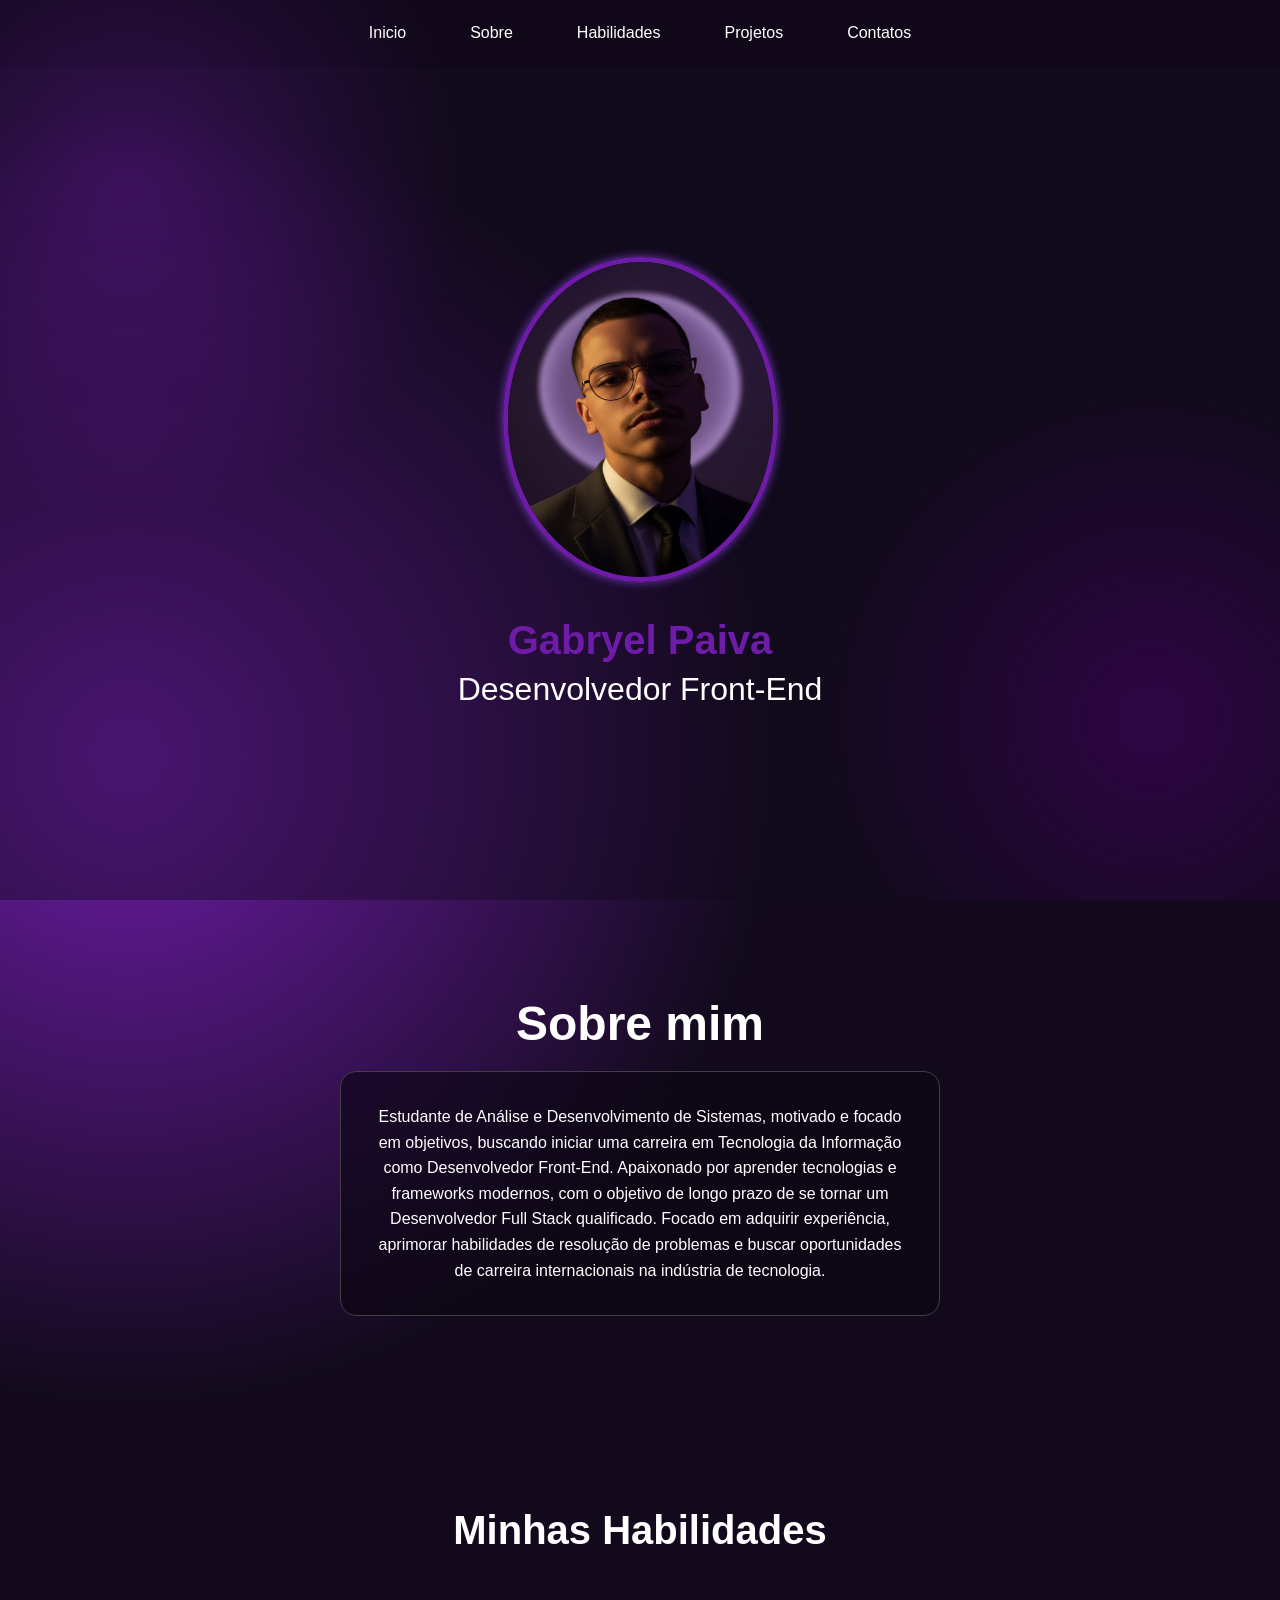
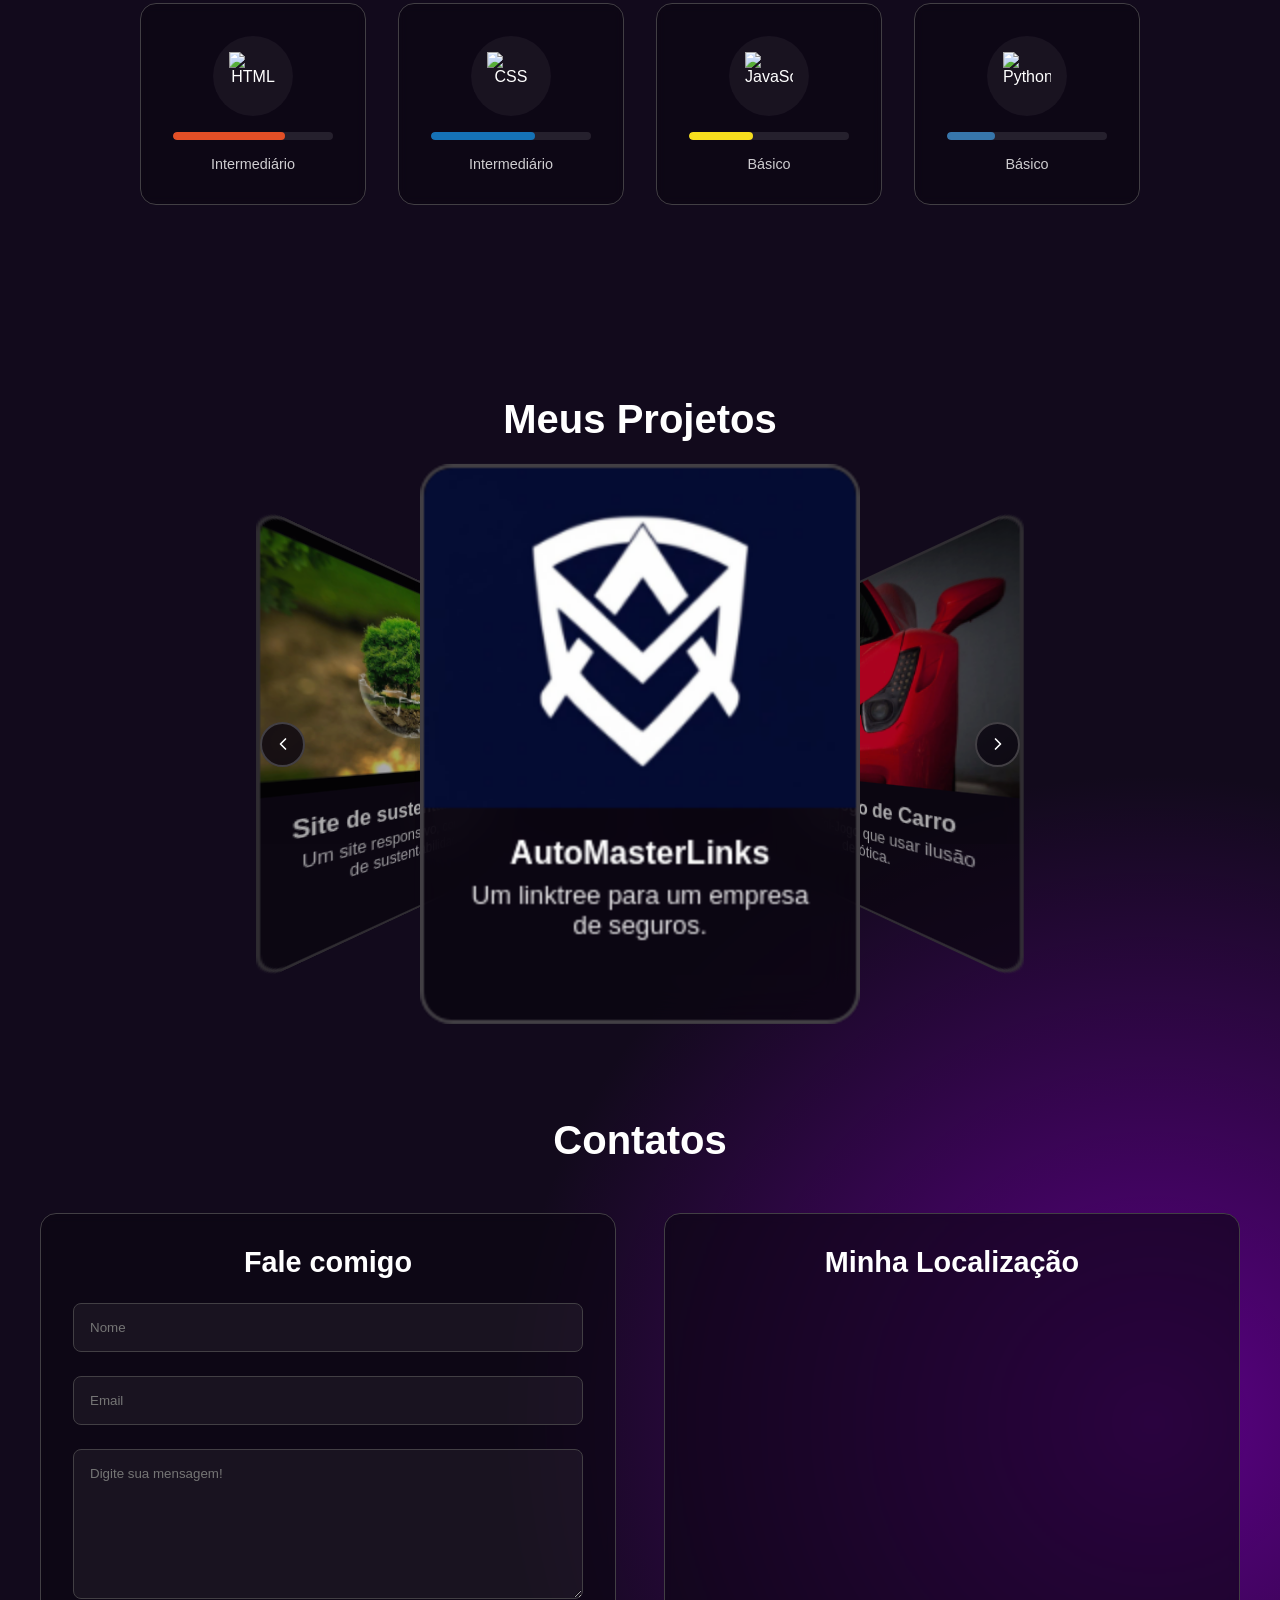
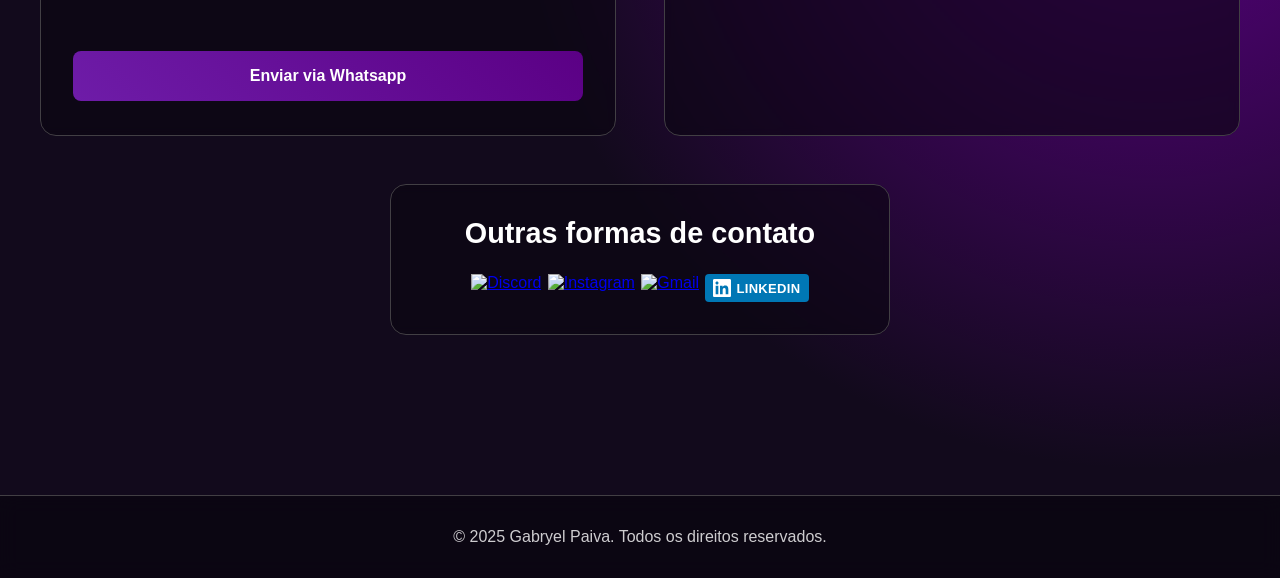
==== index.html @ 6eadf004 "Update index.html" ====
<!DOCTYPE html>
<html lang="pt-br">
<head>
    <meta charset="UTF-8">
    <meta name="viewport" content="width=device-width, initial-scale=1.0">
    <link rel="stylesheet" href="style.css">
    <link rel="icon" 
    href="data:image/svg+xml,<svg xmlns='http://www.w3.org/2000/svg' viewBox='0 0 100 100'>
        <circle cx='50' cy='50' r='50' fill='%236a0dad'/><text x='50' y='68' 
        font-size='50' text-anchor='middle' fill='white'>🧑🏻‍💻</text></svg>">
    <title>Gabryel Paiva | Portfólio</title>
</head>
<body>
    <div class="particulas"></div>
    <nav class="navegacao">
        <ul class="menu">
            <li><a href="#inicio" class="menu-link">Inicio</a></li>
            <li><a href="#sobre" class="menu-link">Sobre</a></li>
            <li><a href="#habilidades" class="menu-link">Habilidades</a></li>
            <li><a href="#projetos" class="menu-link">Projetos</a></li>
            <li><a href="#contatos" class="menu-link">Contatos</a></li>
        </ul>
    </nav>
    
    <main id="inicio" class="cabecalho">
        <img src="assets/Foto de Perfil, Gemini.jpg" alt="Foto de Perfil" class="foto-perfil">
        <h1>Gabryel Paiva</h1>
        <p class="cabecalho-sub-titulo">Desenvolvedor Front-End</p>
    </main>
    
    <section id="sobre" class="sobre">
        <h2 class="sobre-titulo">Sobre mim</h2>
        <div class="sobre-caixa">
            <p class="sobre-paragrafo">
            Estudante de Análise e Desenvolvimento de Sistemas, motivado
            e focado em objetivos, buscando iniciar uma carreira em
            Tecnologia da Informação como Desenvolvedor Front-End.
            Apaixonado por aprender tecnologias e frameworks modernos,
            com o objetivo de longo prazo de se tornar um Desenvolvedor
            Full Stack qualificado. Focado em adquirir experiência,
            aprimorar habilidades de resolução de problemas e buscar
            oportunidades de carreira internacionais na indústria de
            tecnologia.
            </p>
        </div>
    </section>

    <section id="habilidades" class="habilidades">
        <h2 class="habilidades-titulo">Minhas Habilidades</h2>
        <div class="habilidades-caixa">
            <div class="habilidade-item">
                <div class="habilidade-icone">
                    <img src="https://cdn.jsdelivr.net/gh/devicons/devicon/icons/html5/html5-original.svg" alt="HTML">
                </div>
                <div class="habilidade-bar">
                    <div class="habilidade-progresso html" style="width: 70%"></div>
                </div>
                <span class="habilidade-nivel">Intermediário</span>
            </div>
            <div class="habilidade-item">
                <div class="habilidade-icone">
                    <img src="https://cdn.jsdelivr.net/gh/devicons/devicon/icons/css3/css3-original.svg" alt="CSS">
                </div>
                <div class="habilidade-bar">
                    <div class="habilidade-progresso css" style="width: 65%"></div>
                </div>
                <span class="habilidade-nivel">Intermediário</span>
            </div>
            <div class="habilidade-item">
                <div class="habilidade-icone">
                    <img src="https://cdn.jsdelivr.net/gh/devicons/devicon/icons/javascript/javascript-original.svg" alt="JavaScript">
                </div>
                <div class="habilidade-bar">
                    <div class="habilidade-progresso js" style="width: 40%"></div>
                </div>
                <span class="habilidade-nivel">Básico</span>
            </div>
            <div class="habilidade-item">
                <div class="habilidade-icone">
                    <img src="https://cdn.jsdelivr.net/gh/devicons/devicon/icons/python/python-original.svg" alt="Python">
                </div>
                <div class="habilidade-bar">
                    <div class="habilidade-progresso python" style="width: 30%"></div>
                </div>
                <span class="habilidade-nivel">Básico</span>
            </div>
        </div>
    </section>
    
    <section id="projetos" class="projetos">
        <h2 class="projetos-titulo">Meus Projetos</h2>
        <div class="carrossel-3d-container">
            <button class="carrossel-btn carrossel-btn-prev" id="btnPrev" aria-label="Projeto anterior">
                <svg width="24" height="24" viewBox="0 0 24 24" fill="none" xmlns="http://www.w3.org/2000/svg">
                    <path d="M15 18L9 12L15 6" stroke="currentColor" stroke-width="2" stroke-linecap="round" stroke-linejoin="round"/>
                </svg>
            </button>
            <div class="carrossel-3d-wrapper">
                <div class="carrossel-3d" id="carrossel3d">
                    <div class="projeto-3d-item">
                        <a href="project/Auto-master-links/index.html" class="projeto-link">
                            <img src="project/Auto-master-links/Portfólio1.png" alt="Projeto-1-AutoMasterLinks" class="projeto-imagem">
                        </a>
                        <h3 class="info-projetos">AutoMasterLinks</h3>
                        <p class="info-projetos">Um linktree para um empresa de seguros.</p>
                    </div>
                    <div class="projeto-3d-item">
                        <a href="project/projeto-mini-jogo-do-carro/index.html" class="projeto-link">
                            <img src="project/projeto-mini-jogo-do-carro/Portfólio5.jpg" alt="Projeto-MiniJogo-Carro" class="projeto-imagem">
                        </a>
                        <h3 class="info-projetos">Mini-Jogo de Carro</h3>
                        <p class="info-projetos">Um Mini-Jogo que usar ilusão de ótica.</p>
                    </div>
                    <div class="projeto-3d-item">
                        <a href="project/Calculadora/index.html" class="projeto-link">
                            <img src="project/Calculadora/Portifólio6.jpg" alt="Calculadora" class="projeto-imagem">
                        </a>
                        <h3 class="info-projetos">Calculadora</h3>
                        <p class="info-projetos">Uma calculadora simples, usando HTML, CSS e JavaScript.</p>
                    </div>
                    <div class="projeto-3d-item">
                        <a href="project/projeto-lampada/index.html" class="projeto-link">
                            <img src="project/projeto-lampada/Portfólio4.jpg" alt="Lampada-Acende&Apaga" class="projeto-imagem">
                        </a>
                        <h3 class="info-projetos">Lampada</h3>
                        <p class="info-projetos">Um projeto prático de acender e apagar uma lâmpada.</p>
                    </div>
                    <div class="projeto-3d-item">
                        <a href="project/site-sustentabilidade/index.html"  class="projeto-link">
                            <img src="project/site-sustentabilidade/Portfólio2.jpg" alt="Projeto-2-Sustentabilidade-Site" class="projeto-imagem">
                        </a>
                        <h3 class="info-projetos">Site de sustentabilidade</h3>
                        <p class="info-projetos">Um site responsivo, com tema de sustentabilidade</p>
                    </div>
                </div>
            </div>
            <button class="carrossel-btn carrossel-btn-next" id="btnNext" aria-label="Próximo projeto">
                <svg width="24" height="24" viewBox="0 0 24 24" fill="none" xmlns="http://www.w3.org/2000/svg">
                    <path d="M9 18L15 12L9 6" stroke="currentColor" stroke-width="2" stroke-linecap="round" stroke-linejoin="round"/>
                </svg>
            </button>
        </div>
    </section>

    <section id="contatos" class="contatos">
        <h2 class="contatos-titulo">Contatos</h2>
        <div class="contatos-container">
            <div class="contato-formulario">
                <h3 class="formulario-titulo">Fale comigo</h3>
                <form class="formulario-contato" id="formulario">
                    <div class="grupo-form">
                        <input placeholder="Nome" class="campo-form" id="nome" required>
                    </div>
                    <div class="grupo-form">
                        <input type="email" placeholder="Email" class="campo-form" id="email" required>
                    </div>
                    <div class="grupo-form">
                        <textarea placeholder="Digite sua mensagem!" id="mensagem" rows="6" class="text-form" required></textarea>
                    </div>
                    <div class="grupo-form">
                        <div class="g-recaptcha" data-sitekey="6LfrcucrAAAAAF4cMop15E1a34SYp1CgYsX4Z-yb"></div>
                    </div>
                    <button type="submit" class="botao-form">Enviar via Whatsapp</button>
                </form>
            </div>
            <div class="contato-localizacao">
                <h3 class="localizacao-titulo">Minha Localização</h3>
                <div class="mapa">
                    <iframe src="https://www.google.com/maps/embed?pb=!1m18!1m12!1m3!1d3508.844092196497!2d-37.05732913518332!3d-10.972106714579034!2m3!1f0!2f0!3f0!3m2!1i1024!2i768!4f13.1!3m3!1m2!1s0x71ab143dce5a8f5%3A0xdce07c193ed061d0!2sUnit%20-%20Universidade%20Tiradentes!5e0!3m2!1spt-BR!2sbr!4v1762535100657!5m2!1spt-BR!2sbr" width="100%" height="100%" style="border:0;" allowfullscreen="" loading="lazy" referrerpolicy="no-referrer-when-downgrade"></iframe>
                </div>
            </div>
        </div>
        <div class="outros-contatos">
            <h3 class="outros-contatos-titulo">Outras formas de contato</h3>
            <div class="contatos-links">
                <a href="https://discord.com/users/zer0#7640" target="_blank" class="contato-link">
                    <img src="https://img.shields.io/badge/-Discord-5865F2?style=for-the-badge&logo=discord&logoColor=white" alt="Discord">
                </a>
                <a href="https://www.instagram.com/gabryelpaiva07/?theme=dark" target="_blank" class="contato-link">
                    <img src="https://img.shields.io/badge/-Instagram-E4405F?style=for-the-badge&logo=instagram&logoColor=white" alt="Instagram">
                </a>
                <a href="mailto:Gabryelpaiva7@gmail.com" class="contato-link">
                    <img src="https://img.shields.io/badge/-Gmail-D14836?style=for-the-badge&logo=gmail&logoColor=white" alt="Gmail">
                </a>
                <a href="https://www.linkedin.com/in/gabryel-paiva-dev" target="_blank" class="contato-link linkedin-badge-custom">
                    <span class="linkedin-icon">
                        <svg width="20" height="20" viewBox="0 0 24 24" fill="white" xmlns="http://www.w3.org/2000/svg">
                            <path d="M20.447 20.452h-3.554v-5.569c0-1.328-.027-3.037-1.852-3.037-1.853 0-2.136 1.445-2.136 2.939v5.667H9.351V9h3.414v1.561h.046c.477-.9 1.637-1.85 3.37-1.85 3.601 0 4.267 2.37 4.267 5.455v6.286zM5.337 7.433c-1.144 0-2.063-.926-2.063-2.065 0-1.138.92-2.063 2.063-2.063 1.14 0 2.064.925 2.064 2.063 0 1.139-.925 2.065-2.064 2.065zm1.782 13.019H3.555V9h3.564v11.452zM22.225 0H1.771C.792 0 0 .774 0 1.729v20.542C0 23.227.792 24 1.771 24h20.451C23.2 24 24 23.227 24 22.271V1.729C24 .774 23.2 0 22.222 0h.003z"/>
                        </svg>
                    </span>
                    <span class="linkedin-text">Linkedin</span>
                </a>
            </div>
        </div>
    </section>

    <footer class="footer">
        <div class="footer-conteudo">
            <p>&copy; 2025 Gabryel Paiva. Todos os direitos reservados.</p>
        </div>
    </footer>

    <script src="https://www.google.com/recaptcha/api.js?hl=pt" async defer></script>
    <script src="script.js"></script>
</body>

</html>
---- style.css ----
*{
    margin: 0;
    padding: 0;
    box-sizing: border-box;
    font-family: 'Segoe UI', Tahoma, Geneva, Verdana, sans-serif;
}
html {
    scroll-behavior: smooth;
}
:root {
    --primaria: #6e1ca8;
    --secundaria:#5b0085;
    --escura: #0b0611;
    --maisescuro:#120a1c;
    --clara: #fff;
    --vidro: #423f44;   
}
body {
    background: radial-gradient(circle at 10% 20%, var(--primaria) 0%, transparent 20%),
                radial-gradient(circle at 90% 80%, var(--secundaria) 0%, transparent 20%),
                var(--maisescuro);
    color: var(--clara);
    min-height: 100vh;
}
.particulas {
    position: fixed;
    top: 0;
    left: 0;
    width: 100%;
    height: 100%;
    pointer-events: none;
    z-index: -1;
    opacity: 0.4;
    background: radial-gradient(circle at 10% 20%, var(--primaria) 0%, transparent 25%),
                radial-gradient(circle at 90% 80%, var(--secundaria) 0%, transparent 25%),
                var(--maisescuro);
} 
.navegacao {
    position: fixed;
    top: 0;
    background: rgba(11, 6, 17, 0.1);
    width: 100%;
    z-index: 100;
    padding: 1.5rem;
    backdrop-filter: blur(0px);
    border-bottom: 1px solid transparent;
    transition: all 0.4s ease;
}  
.nav-scrolled {
    background: rgba(11, 6, 17, 0.7);
    backdrop-filter: blur(15px);
    border-bottom: 1px solid var(--vidro);
}
.menu {
    display: flex;
    justify-content: center;
    list-style: none;
    gap: 3rem;
    padding: 0;
    margin: 0;
}   
.menu-link {
    text-decoration: none;
    color: var(--clara);
    font-weight: 500;
    position: relative;
    padding: 0.5rem;
}   
.menu-link::after {
    content: '';
    position: absolute;
    width: 0;
    height: 2px;
    display: block;
    bottom: 0;
    right: 0;
    background: linear-gradient(to right, var(--primaria), var(--secundaria));
    transition: width 0.5s ease;
}    
.menu-link:hover::after {
    width: 100%;
}
.cabecalho {
    min-height: 100vh;
    display: flex;
    justify-content: center;
    align-items: center;
    flex-direction: column;
    position: relative;
    z-index: 1;
    padding-top: 80px;
}
.foto-perfil {
    width: 275px;
    height: 325px;
    border-radius: 50%;
    border: 5px solid var(--primaria);
    box-shadow: 0 0 10px rgba(139, 70, 229, 0.8);
    margin-bottom: 1rem;
    animation: fluturar 3s ease-in-out infinite;
}
h1 {
    font-size: 2.5rem;
    color: var(--primaria);
    font-weight: bold;
    margin: 20px;
    margin-bottom: 0.5rem;
}
.cabecalho-sub-titulo {
    font-size: 2rem;
    color: var(--clara);
    margin-bottom: 1rem;
}
.sobre {
    padding: 6rem 2rem;
    background: transparent;
    text-align: center;
    position: relative;
    z-index: 1;
}
.sobre-titulo {
    font-size: 3rem;
    color: var(--clara);
    margin-bottom: 20px;
    text-align: center;
}
.sobre-caixa {
    padding: 2rem;
    max-width: 600px;
    margin: 0 auto;
    border-radius: 16px;
    border: 1px solid var(--vidro);
    font-size: 1.1rem;
    line-height: 1.6;
    color: var(--clara);
    backdrop-filter: blur(10px);
    background: rgba(11, 6, 17, 0.6);
}
.sobre-paragrafo {
    text-align: center;
    font-size: 1rem;
}
.habilidades {
    padding: 6rem 2rem;
    background: transparent;
    text-align: center;
    position: relative;
    z-index: 1;
}
.habilidades-titulo {
    font-size: 2.5rem;
    color: var(--clara);
    margin-bottom: 50px;
    text-align: center;
}
.habilidades-caixa {
    display: grid;
    grid-template-columns: repeat(4, 1fr);
    gap: 2rem;
    max-width: 1000px;
    margin: 0 auto;
}
.habilidade-item {
    background: rgba(11, 6, 17, 0.6);
    padding: 2rem;
    border-radius: 16px;
    border: 1px solid var(--vidro);
    backdrop-filter: blur(5px);
    display: flex;
    flex-direction: column;
    align-items: center;
    gap: 1rem;
    transition: all 0.3s ease;
}
.habilidade-item:hover {
    transform: translateY(-5px);
    border-color: var(--primaria);
    box-shadow: 0 10px 20px rgba(123, 4, 235, 0.2);
}
.habilidade-icone {
    width: 80px;
    height: 80px;
    display: flex;
    align-items: center;
    justify-content: center;
    background: rgba(255, 255, 255, 0.05);
    border-radius: 50%;
    padding: 1rem;
}
.habilidade-icone img {
    width: 100%;
    height: 100%;
    object-fit: contain;
}
.habilidade-bar {
    width: 100%;
    background: rgba(255, 255, 255, 0.1);
    height: 8px;
    border-radius: 4px;
    overflow: hidden;
}
.habilidade-progresso {
    height: 100%;
    border-radius: 4px;
    transition: width 1s ease-in-out;
}
.habilidade-progresso.html {
    background: #E34F26;
}
.habilidade-progresso.css {
    background: #1572B6;
}
.habilidade-progresso.js {
    background: #F7DF1E;
}
.habilidade-progresso.python {
    background: #3776AB;
}
.habilidade-nivel {
    font-size: 0.9rem;
    color: var(--clara);
    opacity: 0.8;
    font-weight: 500;
}
.projetos {
    padding: 6rem 2rem;
    background: transparent;
    text-align: center;
    position: relative;
    z-index: 1;
    overflow: visible;
    min-height: auto;
}
.projetos-titulo {
    font-size: 2.5rem;
    color: var(--clara);
    margin-bottom: 120px;
    margin-top: 0;
    text-align: center;
    position: relative;
    z-index: 100;
    display: block;
    width: 100%;
}
.carrossel-3d-container {
    position: relative;
    display: flex;
    align-items: center;
    justify-content: center;
    max-width: 800px;
    margin: 0 auto;
    padding: 2rem 0;
    min-height: 300px;
    z-index: 1;
    margin-top: 0;
}
.carrossel-3d-wrapper {
    position: relative;
    width: 100%;
    height: 300px;
    perspective: 800px;
    display: flex;
    align-items: center;
    justify-content: center;
    overflow: visible;
    z-index: 1;
}
.carrossel-3d {
    position: relative;
    width: 250px;
    height: 250px;
    transform-style: preserve-3d;
    transform: perspective(800px);
    transition: transform 0.6s cubic-bezier(0.4, 0, 0.2, 1);
    will-change: transform;
    z-index: 1;
}
.projeto-3d-item {
    position: absolute;
    width: 220px;
    height: 280px;
    background: rgba(11, 6, 17, 0.8);
    backdrop-filter: blur(10px);
    border: 2px solid var(--vidro);
    border-radius: 16px;
    padding: 0;
    top: 50%;
    left: 50%;
    transform-origin: center center;
    transition: filter 0.6s ease, opacity 0.6s ease, transform 0.6s cubic-bezier(0.4, 0, 0.2, 1);
    will-change: transform, filter, opacity;
    display: flex;
    flex-direction: column;
    align-items: center;
    overflow: hidden;
    cursor: pointer;
    filter: brightness(0.4);
    opacity: 0.8;
    z-index: 2;
}
.projeto-3d-item:hover {
    border-color: var(--primaria);
    box-shadow: 0 10px 30px rgba(123, 4, 235, 0.4);
    z-index: 15;
}
.projeto-3d-item.active {
    z-index: 10;
}
.projeto-link {
    display: block;
    width: 100%;
    text-decoration: none;
    color: inherit;
}
.projeto-imagem { 
    width: 100%; 
    height: 170px;
    object-fit: cover; 
    border-radius: 14px 14px 0 0;
    transition: transform 0.3s ease;
}
.projeto-3d-item:hover .projeto-imagem {
    transform: scale(1.05);
}
.projeto-3d-item h3,
.projeto-3d-item p {
    padding: 0 1rem;
    text-align: center;
    color: var(--clara);
}
.projeto-3d-item h3 {
    margin: 0.6rem 0 0.3rem 0;
    font-size: 1rem;
}
.projeto-3d-item p {
    margin: 0 0 0.6rem 0;
    font-size: 0.8rem;
    opacity: 0.9;
}
.carrossel-btn {
    position: absolute;
    z-index: 20;
    background: rgba(11, 6, 17, 0.8);
    backdrop-filter: blur(10px);
    border: 2px solid var(--vidro);
    border-radius: 50%;
    width: 45px;
    height: 45px;
    display: flex;
    align-items: center;
    justify-content: center;
    cursor: pointer;
    color: var(--clara);
    transition: all 0.3s ease;
    outline: none;
}
.carrossel-btn:hover {
    background: rgba(110, 28, 168, 0.8);
    border-color: var(--primaria);
    transform: scale(1.1);
    box-shadow: 0 5px 15px rgba(123, 4, 235, 0.5);
}
.carrossel-btn:active {
    transform: scale(0.95);
}
.carrossel-btn-prev {
    left: 20px;
}
.carrossel-btn-next {
    right: 20px;
}
.carrossel-btn svg {
    width: 20px;
    height: 20px;
}
.info-projetos {
    margin-bottom: 5px;
}
.contatos{
    padding: 6rem 2rem;
    background: transparent;
    text-align: center;
    position: relative;
    z-index: 1;
}
.contatos-titulo{
    text-align: center;
    font-size: 2.5rem;
    margin-bottom: 50px;
}
.contatos-container {
    display: grid;
    grid-template-columns: 1fr 1fr;
    gap: 3rem;
    max-width: 1200px;
    margin: 0 auto;
    align-items: start;
}
.contato-formulario, .contato-localizacao {
    background: rgba(11, 6, 17, 0.6);
    backdrop-filter: blur(5px);
    padding: 2rem;
    border: 1px solid var(--vidro);
    border-radius: 16px;
    height: 100%;
}
.formulario-titulo, .localizacao-titulo {
    font-size: 1.8rem;
    color: var(--clara);
    margin-bottom: 1.5rem;
    text-align: center;
}
.formulario-contato{
    display: flex;
    flex-direction: column;
}
.campo-form{
    width: 100%;
    padding: 1rem;
    background: rgba(255, 255, 255, 0.05);
    border-radius: 8px;
    color: var(--clara);
    border: 1px solid var(--vidro);
    outline: none;
    margin-bottom: 1.5rem;
}
.campo-form:focus{
    border-color: var(--secundaria);
    box-shadow: 0 0 10px rgba(123, 4, 235, 0.774);
}
.text-form{
    width: 100%;
    height: 150px;
    padding: 1rem;
    background: rgba(255, 255, 255, 0.05);
    border-radius: 8px;
    color: var(--clara);
    border: 1px solid var(--vidro);
    outline: none;
    resize: vertical;
    margin-bottom: 1.5rem;
}
.text-form:focus{
    border-color: var(--secundaria);
    box-shadow: 0 0 10px rgba(123, 4, 235, 0.774);
}
.botao-form{
    color: var(--clara);
    background: linear-gradient(45deg, var(--primaria), var(--secundaria));
    padding: 1rem 2rem;
    border: none;
    border-radius: 8px; 
    cursor: pointer;    
    font-weight: bold;
    width: 100%;
    transition: all 0.5s ease;
    font-size: 1rem;
    box-sizing: border-box;
}
.botao-form:hover{
    background: linear-gradient(45deg, var(--secundaria), var(--primaria));
    box-shadow: 0 0 15px rgba(123, 4, 235, 0.8);
    transform: translateY(-4px);
}
.mapa {
    width: 100%;
    height: 400px;
    border-radius: 8px;
    overflow: hidden;
}
.outros-contatos {
    background: rgba(11, 6, 17, 0.6);
    backdrop-filter: blur(5px);
    padding: 2rem;
    border: 1px solid var(--vidro);
    border-radius: 16px;
    max-width: 500px;
    margin: 3rem auto 0;
}
.outros-contatos-titulo {
    font-size: 1.8rem;
    color: var(--clara);
    margin-bottom: 1.5rem;
    text-align: center;
}
.contatos-links {
    display: flex;
    justify-content: center;
    gap: 0.4rem;
    flex-wrap: wrap;
}
.contato-link {
    transition: transform 0.3s ease;
}
.contato-link:hover {
    transform: translateY(-3px);
}
.linkedin-badge-custom {
    display: inline-flex;
    align-items: center;
    background-color: #0077B5;
    color: #fff;
    padding: 0.35em 0.65em;
    border-radius: 0.25rem;
    text-decoration: none;
    font-weight: 600;
    font-size: 0.8125rem;
    font-family: -apple-system, BlinkMacSystemFont, "Segoe UI", Roboto, Oxygen, Ubuntu, Cantarell, "Fira Sans", "Droid Sans", "Helvetica Neue", sans-serif;
    line-height: 1;
    text-transform: uppercase;
    letter-spacing: 0.025em;
    box-sizing: border-box;
    white-space: nowrap;
    height: 28px;
    gap: 0.4em;
}
.linkedin-badge-custom .linkedin-icon {
    display: inline-flex;
    align-items: center;
    justify-content: center;
    width: 18px;
    height: 18px;
    flex-shrink: 0;
    margin-left: -0.05em;
}
.linkedin-badge-custom .linkedin-icon svg {
    width: 100%;
    height: 100%;
    display: block;
}
.linkedin-badge-custom .linkedin-text {
    display: inline-block;
    white-space: nowrap;
    font-size: inherit;
    font-weight: inherit;
    line-height: inherit;
    letter-spacing: inherit;
}
.footer {
    background: rgba(11, 6, 17, 0.8);
    backdrop-filter: blur(10px);
    border-top: 1px solid var(--vidro);
    padding: 2rem;
    margin-top: 4rem;
}
.footer-conteudo {
    max-width: 1200px;
    margin: 0 auto;
    text-align: center;
}
.footer-conteudo p {
    color: var(--clara);
    font-size: 1rem;
    opacity: 0.8;
}
@keyframes fluturar {
    0%, 100% {
        transform: translateY(0);
    }
    50% {
        transform: translateY(-10px);
    }       
}
@media (max-width: 1024px) {
    .carrossel-3d-container {
        max-width: 90%;
    }
    .habilidades-caixa {
        grid-template-columns: repeat(2, 1fr);
    }
    .contatos-container {
        grid-template-columns: 1fr;
        gap: 2rem;
    }
}
@media (max-width: 768px) {
    .carrossel-3d-container {
        min-height: 280px;
        padding: 1rem 0;
        max-width: 90%;
    }
    .carrossel-3d-wrapper {
        height: 280px;
    }
    .carrossel-3d {
        width: 200px;
        height: 200px;
    }
    .projeto-3d-item {
        width: 180px;
        height: 240px;
    }
    .projeto-imagem {
        height: 140px;
    }
    .carrossel-btn {
        width: 40px;
        height: 40px;
    }
    .carrossel-btn-prev {
        left: 5px;
    }
    .carrossel-btn-next {
        right: 5px;
    }
    .carrossel-btn svg {
        width: 18px;
        height: 18px;
    }
    .projetos-titulo {
        margin-bottom: 60px;
    }
    .menu {
        gap: 1.5rem;
    }
    .cabecalho-sub-titulo {
        font-size: 1.5rem;
    }
    h1 {
        font-size: 2rem;
    }
    .foto-perfil {
        width: 200px;
        height: 200px;
    }
    .botao-form {
        width: 100%;
    }
    .habilidades-caixa {
        grid-template-columns: repeat(2, 1fr);
        gap: 1.5rem;
    }
    .habilidade-item {
        padding: 1.5rem;
    }
    .mapa {
        height: 300px;
    }
    .contatos-links {
        flex-direction: column;
        align-items: center;
    }
}
@media (max-width: 480px) {
    .carrossel-3d-container {
        min-height: 250px;
        padding: 1rem 0;
        max-width: 95%;
    }
    .carrossel-3d-wrapper {
        height: 250px;
    }
    .carrossel-3d {
        width: 180px;
        height: 180px;
    }
    .projeto-3d-item {
        width: 160px;
        height: 220px;
    }
    .projeto-imagem {
        height: 120px;
    }
    .projeto-3d-item h3 {
        font-size: 0.9rem;
        margin: 0.5rem 0 0.2rem 0;
    }
    .projeto-3d-item p {
        font-size: 0.75rem;
        margin: 0 0 0.5rem 0;
    }
    .projeto-3d-item h3,
    .projeto-3d-item p {
        padding: 0 0.8rem;
    }
    .carrossel-btn {
        width: 35px;
        height: 35px;
    }
    .carrossel-btn-prev {
        left: 2px;
    }
    .carrossel-btn-next {
        right: 2px;
    }
    .carrossel-btn svg {
        width: 16px;
        height: 16px;
    }
    .projetos-titulo {
        margin-bottom: 50px;
        font-size: 2rem;
    }
    .menu {
        gap: 1rem;
        flex-wrap: wrap;
    }
    .projetos-titulo,
    .sobre-titulo,
    .contatos-titulo,
    .habilidades-titulo {
        font-size: 2rem;
    }
    .foto-perfil {
        width: 180px;
        height: 180px;
    }
    .botao-form {
        width: 100%;
    }
    .habilidades-caixa {
        grid-template-columns: 1fr;
    }
    .habilidade-icone {
        width: 60px;
        height: 60px;
    }
    .mapa {
        height: 250px;
    }
}
.g-recaptcha {
    display: flex;
    justify-content: center;
    margin-bottom: 1.5rem;
}

@media (max-width: 480px) {
    .g-recaptcha {
        transform: scale(0.85);
        transform-origin: center;
    }
}
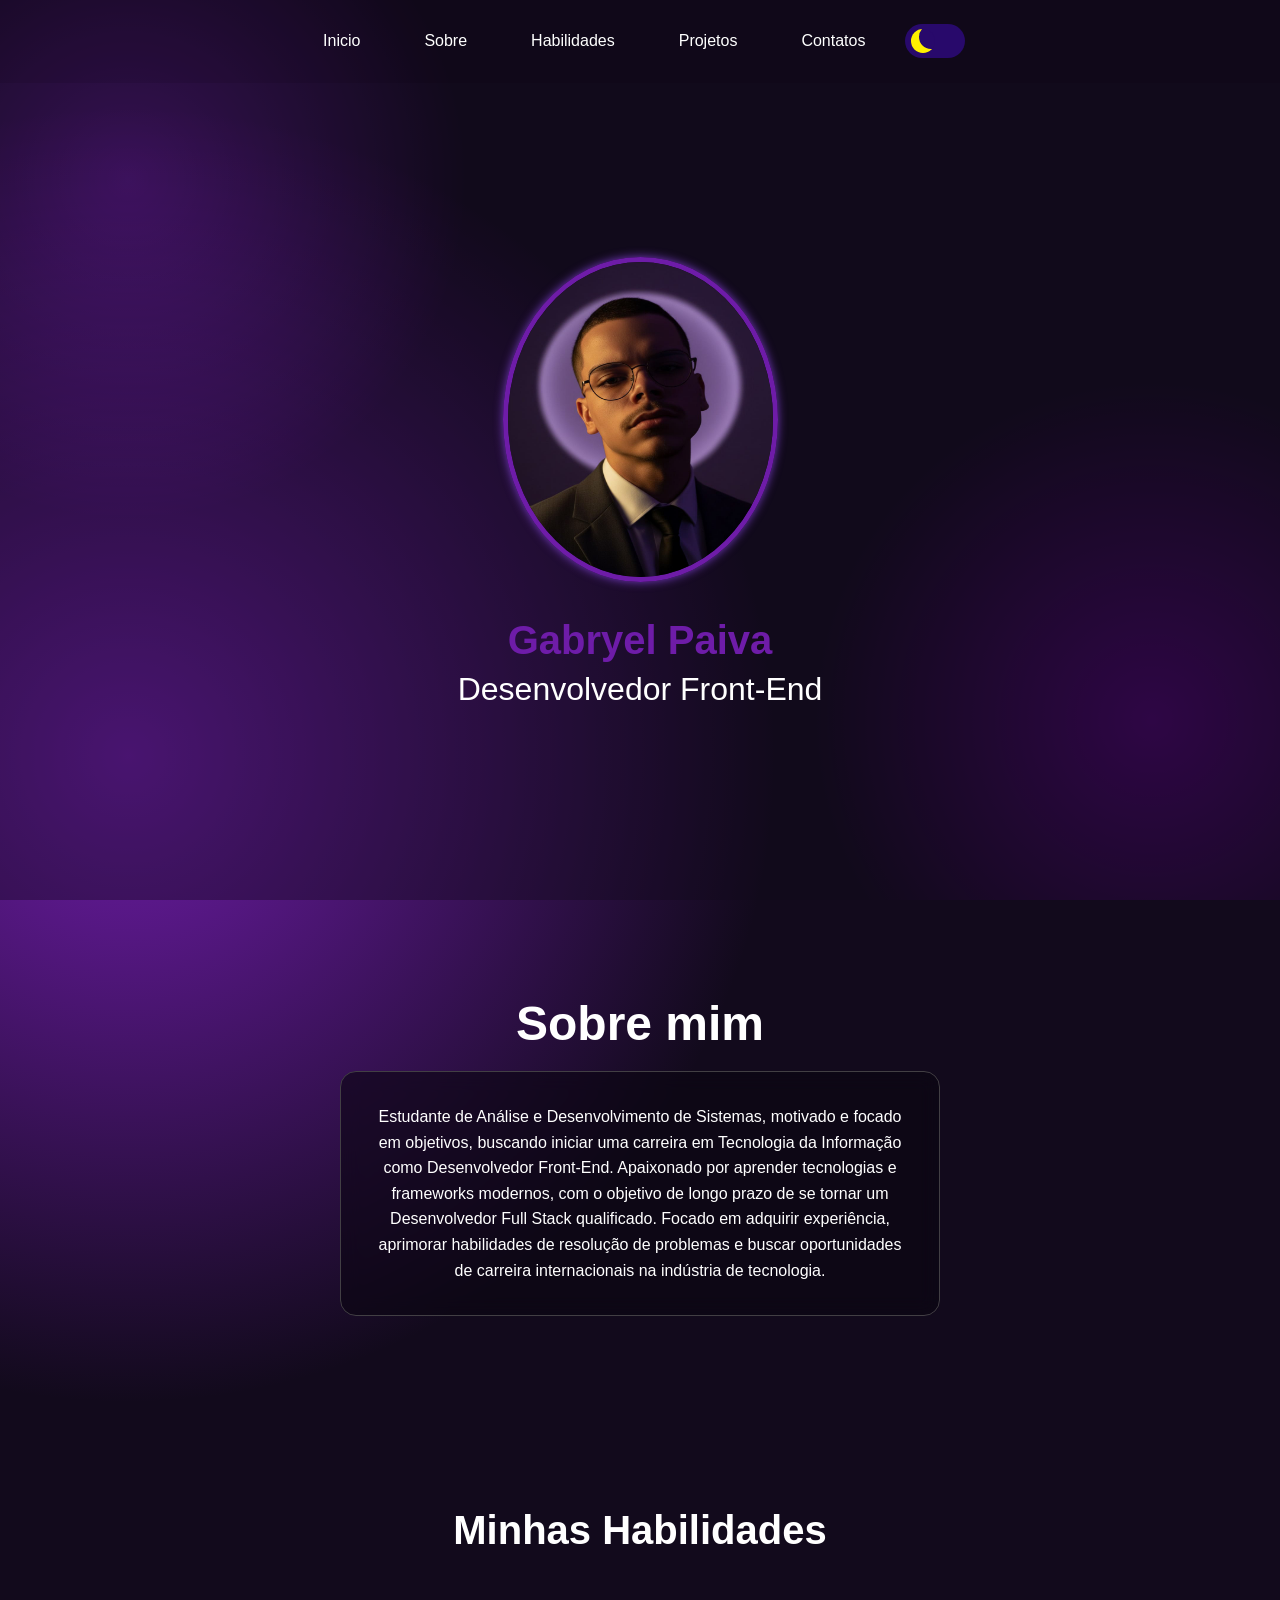
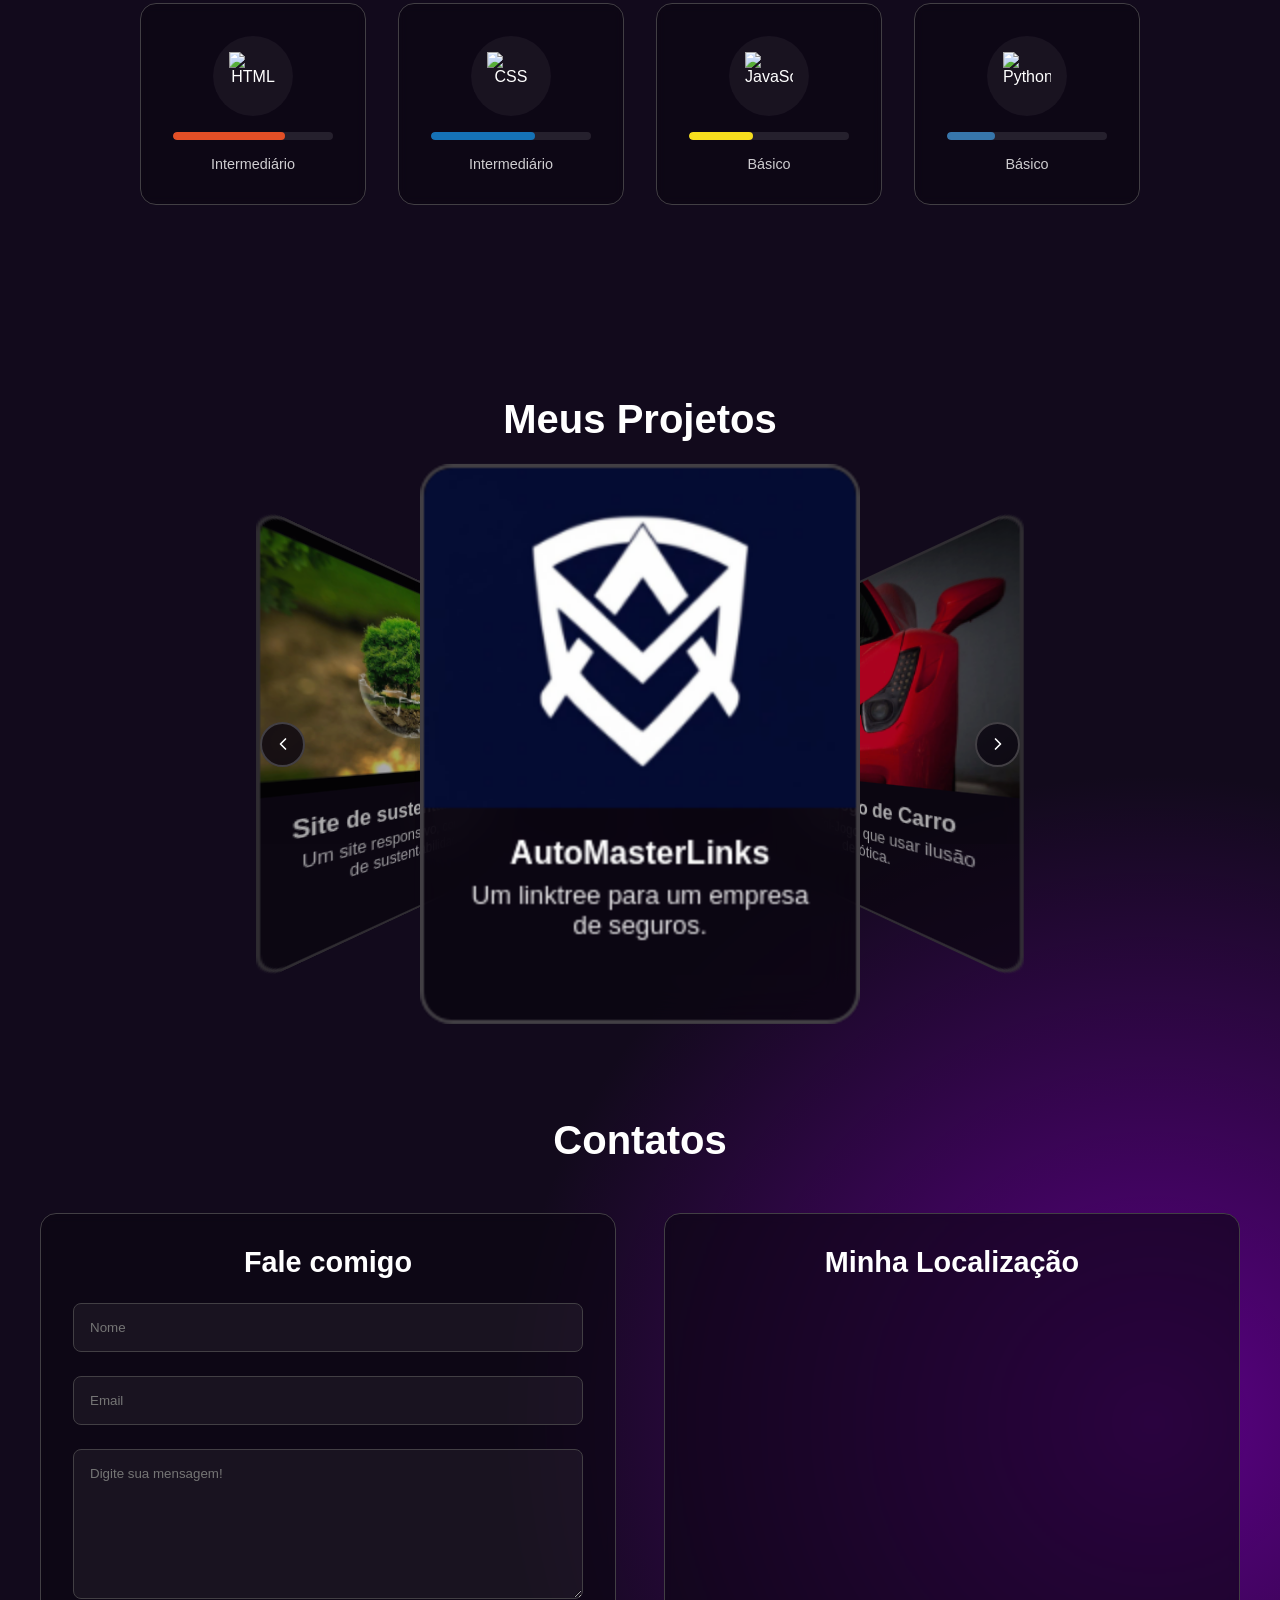
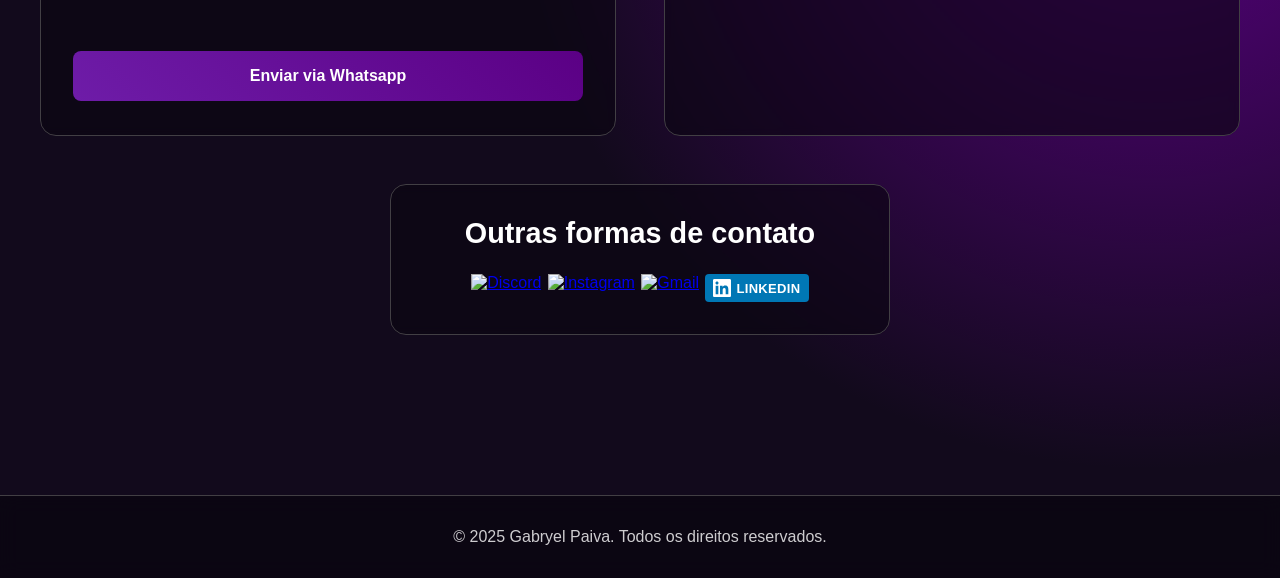
==== commit 35a4bd0c: "feat: Adiciona modo escuro/claro com toggle switch responsivo" ====
--- a/index.html
+++ b/index.html
@@ -1,207 +1,210 @@
-<!DOCTYPE html>
-<html lang="pt-br">
-<head>
-    <meta charset="UTF-8">
-    <meta name="viewport" content="width=device-width, initial-scale=1.0">
-    <link rel="stylesheet" href="style.css">
-    <link rel="icon" 
-    href="data:image/svg+xml,<svg xmlns='http://www.w3.org/2000/svg' viewBox='0 0 100 100'>
-        <circle cx='50' cy='50' r='50' fill='%236a0dad'/><text x='50' y='68' 
-        font-size='50' text-anchor='middle' fill='white'>🧑🏻‍💻</text></svg>">
-    <title>Gabryel Paiva | Portfólio</title>
-</head>
-<body>
-    <div class="particulas"></div>
-    <nav class="navegacao">
-        <ul class="menu">
-            <li><a href="#inicio" class="menu-link">Inicio</a></li>
-            <li><a href="#sobre" class="menu-link">Sobre</a></li>
-            <li><a href="#habilidades" class="menu-link">Habilidades</a></li>
-            <li><a href="#projetos" class="menu-link">Projetos</a></li>
-            <li><a href="#contatos" class="menu-link">Contatos</a></li>
-        </ul>
-    </nav>
-    
-    <main id="inicio" class="cabecalho">
-        <img src="assets/Foto de Perfil, Gemini.jpg" alt="Foto de Perfil" class="foto-perfil">
-        <h1>Gabryel Paiva</h1>
-        <p class="cabecalho-sub-titulo">Desenvolvedor Front-End</p>
-    </main>
-    
-    <section id="sobre" class="sobre">
-        <h2 class="sobre-titulo">Sobre mim</h2>
-        <div class="sobre-caixa">
-            <p class="sobre-paragrafo">
-            Estudante de Análise e Desenvolvimento de Sistemas, motivado
-            e focado em objetivos, buscando iniciar uma carreira em
-            Tecnologia da Informação como Desenvolvedor Front-End.
-            Apaixonado por aprender tecnologias e frameworks modernos,
-            com o objetivo de longo prazo de se tornar um Desenvolvedor
-            Full Stack qualificado. Focado em adquirir experiência,
-            aprimorar habilidades de resolução de problemas e buscar
-            oportunidades de carreira internacionais na indústria de
-            tecnologia.
-            </p>
-        </div>
-    </section>
-
-    <section id="habilidades" class="habilidades">
-        <h2 class="habilidades-titulo">Minhas Habilidades</h2>
-        <div class="habilidades-caixa">
-            <div class="habilidade-item">
-                <div class="habilidade-icone">
-                    <img src="https://cdn.jsdelivr.net/gh/devicons/devicon/icons/html5/html5-original.svg" alt="HTML">
-                </div>
-                <div class="habilidade-bar">
-                    <div class="habilidade-progresso html" style="width: 70%"></div>
-                </div>
-                <span class="habilidade-nivel">Intermediário</span>
-            </div>
-            <div class="habilidade-item">
-                <div class="habilidade-icone">
-                    <img src="https://cdn.jsdelivr.net/gh/devicons/devicon/icons/css3/css3-original.svg" alt="CSS">
-                </div>
-                <div class="habilidade-bar">
-                    <div class="habilidade-progresso css" style="width: 65%"></div>
-                </div>
-                <span class="habilidade-nivel">Intermediário</span>
-            </div>
-            <div class="habilidade-item">
-                <div class="habilidade-icone">
-                    <img src="https://cdn.jsdelivr.net/gh/devicons/devicon/icons/javascript/javascript-original.svg" alt="JavaScript">
-                </div>
-                <div class="habilidade-bar">
-                    <div class="habilidade-progresso js" style="width: 40%"></div>
-                </div>
-                <span class="habilidade-nivel">Básico</span>
-            </div>
-            <div class="habilidade-item">
-                <div class="habilidade-icone">
-                    <img src="https://cdn.jsdelivr.net/gh/devicons/devicon/icons/python/python-original.svg" alt="Python">
-                </div>
-                <div class="habilidade-bar">
-                    <div class="habilidade-progresso python" style="width: 30%"></div>
-                </div>
-                <span class="habilidade-nivel">Básico</span>
-            </div>
-        </div>
-    </section>
-    
-    <section id="projetos" class="projetos">
-        <h2 class="projetos-titulo">Meus Projetos</h2>
-        <div class="carrossel-3d-container">
-            <button class="carrossel-btn carrossel-btn-prev" id="btnPrev" aria-label="Projeto anterior">
-                <svg width="24" height="24" viewBox="0 0 24 24" fill="none" xmlns="http://www.w3.org/2000/svg">
-                    <path d="M15 18L9 12L15 6" stroke="currentColor" stroke-width="2" stroke-linecap="round" stroke-linejoin="round"/>
-                </svg>
-            </button>
-            <div class="carrossel-3d-wrapper">
-                <div class="carrossel-3d" id="carrossel3d">
-                    <div class="projeto-3d-item">
-                        <a href="project/Auto-master-links/index.html" class="projeto-link">
-                            <img src="project/Auto-master-links/Portfólio1.png" alt="Projeto-1-AutoMasterLinks" class="projeto-imagem">
-                        </a>
-                        <h3 class="info-projetos">AutoMasterLinks</h3>
-                        <p class="info-projetos">Um linktree para um empresa de seguros.</p>
-                    </div>
-                    <div class="projeto-3d-item">
-                        <a href="project/projeto-mini-jogo-do-carro/index.html" class="projeto-link">
-                            <img src="project/projeto-mini-jogo-do-carro/Portfólio5.jpg" alt="Projeto-MiniJogo-Carro" class="projeto-imagem">
-                        </a>
-                        <h3 class="info-projetos">Mini-Jogo de Carro</h3>
-                        <p class="info-projetos">Um Mini-Jogo que usar ilusão de ótica.</p>
-                    </div>
-                    <div class="projeto-3d-item">
-                        <a href="project/Calculadora/index.html" class="projeto-link">
-                            <img src="project/Calculadora/Portifólio6.jpg" alt="Calculadora" class="projeto-imagem">
-                        </a>
-                        <h3 class="info-projetos">Calculadora</h3>
-                        <p class="info-projetos">Uma calculadora simples, usando HTML, CSS e JavaScript.</p>
-                    </div>
-                    <div class="projeto-3d-item">
-                        <a href="project/projeto-lampada/index.html" class="projeto-link">
-                            <img src="project/projeto-lampada/Portfólio4.jpg" alt="Lampada-Acende&Apaga" class="projeto-imagem">
-                        </a>
-                        <h3 class="info-projetos">Lampada</h3>
-                        <p class="info-projetos">Um projeto prático de acender e apagar uma lâmpada.</p>
-                    </div>
-                    <div class="projeto-3d-item">
-                        <a href="project/site-sustentabilidade/index.html"  class="projeto-link">
-                            <img src="project/site-sustentabilidade/Portfólio2.jpg" alt="Projeto-2-Sustentabilidade-Site" class="projeto-imagem">
-                        </a>
-                        <h3 class="info-projetos">Site de sustentabilidade</h3>
-                        <p class="info-projetos">Um site responsivo, com tema de sustentabilidade</p>
-                    </div>
-                </div>
-            </div>
-            <button class="carrossel-btn carrossel-btn-next" id="btnNext" aria-label="Próximo projeto">
-                <svg width="24" height="24" viewBox="0 0 24 24" fill="none" xmlns="http://www.w3.org/2000/svg">
-                    <path d="M9 18L15 12L9 6" stroke="currentColor" stroke-width="2" stroke-linecap="round" stroke-linejoin="round"/>
-                </svg>
-            </button>
-        </div>
-    </section>
-
-    <section id="contatos" class="contatos">
-        <h2 class="contatos-titulo">Contatos</h2>
-        <div class="contatos-container">
-            <div class="contato-formulario">
-                <h3 class="formulario-titulo">Fale comigo</h3>
-                <form class="formulario-contato" id="formulario">
-                    <div class="grupo-form">
-                        <input placeholder="Nome" class="campo-form" id="nome" required>
-                    </div>
-                    <div class="grupo-form">
-                        <input type="email" placeholder="Email" class="campo-form" id="email" required>
-                    </div>
-                    <div class="grupo-form">
-                        <textarea placeholder="Digite sua mensagem!" id="mensagem" rows="6" class="text-form" required></textarea>
-                    </div>
-                    <div class="grupo-form">
-                        <div class="g-recaptcha" data-sitekey="6LfrcucrAAAAAF4cMop15E1a34SYp1CgYsX4Z-yb"></div>
-                    </div>
-                    <button type="submit" class="botao-form">Enviar via Whatsapp</button>
-                </form>
-            </div>
-            <div class="contato-localizacao">
-                <h3 class="localizacao-titulo">Minha Localização</h3>
-                <div class="mapa">
-                    <iframe src="https://www.google.com/maps/embed?pb=!1m18!1m12!1m3!1d3508.844092196497!2d-37.05732913518332!3d-10.972106714579034!2m3!1f0!2f0!3f0!3m2!1i1024!2i768!4f13.1!3m3!1m2!1s0x71ab143dce5a8f5%3A0xdce07c193ed061d0!2sUnit%20-%20Universidade%20Tiradentes!5e0!3m2!1spt-BR!2sbr!4v1762535100657!5m2!1spt-BR!2sbr" width="100%" height="100%" style="border:0;" allowfullscreen="" loading="lazy" referrerpolicy="no-referrer-when-downgrade"></iframe>
-                </div>
-            </div>
-        </div>
-        <div class="outros-contatos">
-            <h3 class="outros-contatos-titulo">Outras formas de contato</h3>
-            <div class="contatos-links">
-                <a href="https://discord.com/users/zer0#7640" target="_blank" class="contato-link">
-                    <img src="https://img.shields.io/badge/-Discord-5865F2?style=for-the-badge&logo=discord&logoColor=white" alt="Discord">
-                </a>
-                <a href="https://www.instagram.com/gabryelpaiva07/?theme=dark" target="_blank" class="contato-link">
-                    <img src="https://img.shields.io/badge/-Instagram-E4405F?style=for-the-badge&logo=instagram&logoColor=white" alt="Instagram">
-                </a>
-                <a href="mailto:Gabryelpaiva7@gmail.com" class="contato-link">
-                    <img src="https://img.shields.io/badge/-Gmail-D14836?style=for-the-badge&logo=gmail&logoColor=white" alt="Gmail">
-                </a>
-                <a href="https://www.linkedin.com/in/gabryel-paiva-dev" target="_blank" class="contato-link linkedin-badge-custom">
-                    <span class="linkedin-icon">
-                        <svg width="20" height="20" viewBox="0 0 24 24" fill="white" xmlns="http://www.w3.org/2000/svg">
-                            <path d="M20.447 20.452h-3.554v-5.569c0-1.328-.027-3.037-1.852-3.037-1.853 0-2.136 1.445-2.136 2.939v5.667H9.351V9h3.414v1.561h.046c.477-.9 1.637-1.85 3.37-1.85 3.601 0 4.267 2.37 4.267 5.455v6.286zM5.337 7.433c-1.144 0-2.063-.926-2.063-2.065 0-1.138.92-2.063 2.063-2.063 1.14 0 2.064.925 2.064 2.063 0 1.139-.925 2.065-2.064 2.065zm1.782 13.019H3.555V9h3.564v11.452zM22.225 0H1.771C.792 0 0 .774 0 1.729v20.542C0 23.227.792 24 1.771 24h20.451C23.2 24 24 23.227 24 22.271V1.729C24 .774 23.2 0 22.222 0h.003z"/>
-                        </svg>
-                    </span>
-                    <span class="linkedin-text">Linkedin</span>
-                </a>
-            </div>
-        </div>
-    </section>
-
-    <footer class="footer">
-        <div class="footer-conteudo">
-            <p>&copy; 2025 Gabryel Paiva. Todos os direitos reservados.</p>
-        </div>
-    </footer>
-
-    <script src="https://www.google.com/recaptcha/api.js?hl=pt" async defer></script>
-    <script src="script.js"></script>
-</body>
-
-</html>
+<!DOCTYPE html>
+<html lang="pt-br">
+<head>
+    <meta charset="UTF-8">
+    <meta name="viewport" content="width=device-width, initial-scale=1.0">
+    <link rel="stylesheet" href="style.css">
+    <link rel="icon" 
+    href="data:image/svg+xml,<svg xmlns='http://www.w3.org/2000/svg' viewBox='0 0 100 100'>
+        <circle cx='50' cy='50' r='50' fill='%236a0dad'/><text x='50' y='68' 
+        font-size='50' text-anchor='middle' fill='white'>🧑🏻‍💻</text></svg>">
+    <title>Gabryel Paiva | Portfólio</title>
+</head>
+<body>
+    <div class="particulas"></div>
+    <nav class="navegacao">
+        <ul class="menu">
+            <li><a href="#inicio" class="menu-link">Inicio</a></li>
+            <li><a href="#sobre" class="menu-link">Sobre</a></li>
+            <li><a href="#habilidades" class="menu-link">Habilidades</a></li>
+            <li><a href="#projetos" class="menu-link">Projetos</a></li>
+            <li><a href="#contatos" class="menu-link">Contatos</a></li>
+        </ul>
+        <label class="switch">
+            <input type="checkbox" id="theme-toggle">
+            <span class="slider"></span>
+        </label>
+    </nav>
+    
+    <main id="inicio" class="cabecalho">
+        <img src="assets/Foto de Perfil, Gemini.jpg" alt="Foto de Perfil" class="foto-perfil">
+        <h1>Gabryel Paiva</h1>
+        <p class="cabecalho-sub-titulo">Desenvolvedor Front-End</p>
+    </main>
+    
+    <section id="sobre" class="sobre">
+        <h2 class="sobre-titulo">Sobre mim</h2>
+        <div class="sobre-caixa">
+            <p class="sobre-paragrafo">
+            Estudante de Análise e Desenvolvimento de Sistemas, motivado
+            e focado em objetivos, buscando iniciar uma carreira em
+            Tecnologia da Informação como Desenvolvedor Front-End.
+            Apaixonado por aprender tecnologias e frameworks modernos,
+            com o objetivo de longo prazo de se tornar um Desenvolvedor
+            Full Stack qualificado. Focado em adquirir experiência,
+            aprimorar habilidades de resolução de problemas e buscar
+            oportunidades de carreira internacionais na indústria de
+            tecnologia.
+            </p>
+        </div>
+    </section>
+
+    <section id="habilidades" class="habilidades">
+        <h2 class="habilidades-titulo">Minhas Habilidades</h2>
+        <div class="habilidades-caixa">
+            <div class="habilidade-item">
+                <div class="habilidade-icone">
+                    <img src="https://cdn.jsdelivr.net/gh/devicons/devicon/icons/html5/html5-original.svg" alt="HTML">
+                </div>
+                <div class="habilidade-bar">
+                    <div class="habilidade-progresso html" style="width: 70%"></div>
+                </div>
+                <span class="habilidade-nivel">Intermediário</span>
+            </div>
+            <div class="habilidade-item">
+                <div class="habilidade-icone">
+                    <img src="https://cdn.jsdelivr.net/gh/devicons/devicon/icons/css3/css3-original.svg" alt="CSS">
+                </div>
+                <div class="habilidade-bar">
+                    <div class="habilidade-progresso css" style="width: 65%"></div>
+                </div>
+                <span class="habilidade-nivel">Intermediário</span>
+            </div>
+            <div class="habilidade-item">
+                <div class="habilidade-icone">
+                    <img src="https://cdn.jsdelivr.net/gh/devicons/devicon/icons/javascript/javascript-original.svg" alt="JavaScript">
+                </div>
+                <div class="habilidade-bar">
+                    <div class="habilidade-progresso js" style="width: 40%"></div>
+                </div>
+                <span class="habilidade-nivel">Básico</span>
+            </div>
+            <div class="habilidade-item">
+                <div class="habilidade-icone">
+                    <img src="https://cdn.jsdelivr.net/gh/devicons/devicon/icons/python/python-original.svg" alt="Python">
+                </div>
+                <div class="habilidade-bar">
+                    <div class="habilidade-progresso python" style="width: 30%"></div>
+                </div>
+                <span class="habilidade-nivel">Básico</span>
+            </div>
+        </div>
+    </section>
+    
+    <section id="projetos" class="projetos">
+        <h2 class="projetos-titulo">Meus Projetos</h2>
+        <div class="carrossel-3d-container">
+            <button class="carrossel-btn carrossel-btn-prev" id="btnPrev" aria-label="Projeto anterior">
+                <svg width="24" height="24" viewBox="0 0 24 24" fill="none" xmlns="http://www.w3.org/2000/svg">
+                    <path d="M15 18L9 12L15 6" stroke="currentColor" stroke-width="2" stroke-linecap="round" stroke-linejoin="round"/>
+                </svg>
+            </button>
+            <div class="carrossel-3d-wrapper">
+                <div class="carrossel-3d" id="carrossel3d">
+                    <div class="projeto-3d-item">
+                        <a href="project/Auto-master-links/index.html" class="projeto-link">
+                            <img src="project/Auto-master-links/Portfólio1.png" alt="Projeto-1-AutoMasterLinks" class="projeto-imagem">
+                        </a>
+                        <h3 class="info-projetos">AutoMasterLinks</h3>
+                        <p class="info-projetos">Um linktree para um empresa de seguros.</p>
+                    </div>
+                    <div class="projeto-3d-item">
+                        <a href="project/projeto-mini-jogo-do-carro/index.html" class="projeto-link">
+                            <img src="project/projeto-mini-jogo-do-carro/Portfólio5.jpg" alt="Projeto-MiniJogo-Carro" class="projeto-imagem">
+                        </a>
+                        <h3 class="info-projetos">Mini-Jogo de Carro</h3>
+                        <p class="info-projetos">Um Mini-Jogo que usar ilusão de ótica.</p>
+                    </div>
+                    <div class="projeto-3d-item">
+                        <a href="project/Calculadora/index.html" class="projeto-link">
+                            <img src="project/Calculadora/Portifólio6.jpg" alt="Calculadora" class="projeto-imagem">
+                        </a>
+                        <h3 class="info-projetos">Calculadora</h3>
+                        <p class="info-projetos">Uma calculadora simples, usando HTML, CSS e JavaScript.</p>
+                    </div>
+                    <div class="projeto-3d-item">
+                        <a href="project/projeto-lampada/index.html" class="projeto-link">
+                            <img src="project/projeto-lampada/Portfólio4.jpg" alt="Lampada-Acende&Apaga" class="projeto-imagem">
+                        </a>
+                        <h3 class="info-projetos">Lampada</h3>
+                        <p class="info-projetos">Um projeto prático de acender e apagar uma lâmpada.</p>
+                    </div>
+                    <div class="projeto-3d-item">
+                        <a href="project/site-sustentabilidade/index.html"  class="projeto-link">
+                            <img src="project/site-sustentabilidade/Portfólio2.jpg" alt="Projeto-2-Sustentabilidade-Site" class="projeto-imagem">
+                        </a>
+                        <h3 class="info-projetos">Site de sustentabilidade</h3>
+                        <p class="info-projetos">Um site responsivo, com tema de sustentabilidade</p>
+                    </div>
+                </div>
+            </div>
+            <button class="carrossel-btn carrossel-btn-next" id="btnNext" aria-label="Próximo projeto">
+                <svg width="24" height="24" viewBox="0 0 24 24" fill="none" xmlns="http://www.w3.org/2000/svg">
+                    <path d="M9 18L15 12L9 6" stroke="currentColor" stroke-width="2" stroke-linecap="round" stroke-linejoin="round"/>
+                </svg>
+            </button>
+        </div>
+    </section>
+
+    <section id="contatos" class="contatos">
+        <h2 class="contatos-titulo">Contatos</h2>
+        <div class="contatos-container">
+            <div class="contato-formulario">
+                <h3 class="formulario-titulo">Fale comigo</h3>
+                <form class="formulario-contato" id="formulario">
+                    <div class="grupo-form">
+                        <input placeholder="Nome" class="campo-form" id="nome" required>
+                    </div>
+                    <div class="grupo-form">
+                        <input type="email" placeholder="Email" class="campo-form" id="email" required>
+                    </div>
+                    <div class="grupo-form">
+                        <textarea placeholder="Digite sua mensagem!" id="mensagem" rows="6" class="text-form" required></textarea>
+                    </div>
+                    <div class="grupo-form">
+                        <div class="g-recaptcha" data-sitekey="6LfrcucrAAAAAF4cMop15E1a34SYp1CgYsX4Z-yb"></div>
+                    </div>
+                    <button type="submit" class="botao-form">Enviar via Whatsapp</button>
+                </form>
+            </div>
+            <div class="contato-localizacao">
+                <h3 class="localizacao-titulo">Minha Localização</h3>
+                <div class="mapa">
+                    <iframe src="https://www.google.com/maps/embed?pb=!1m18!1m12!1m3!1d3508.844092196497!2d-37.05732913518332!3d-10.972106714579034!2m3!1f0!2f0!3f0!3m2!1i1024!2i768!4f13.1!3m3!1m2!1s0x71ab143dce5a8f5%3A0xdce07c193ed061d0!2sUnit%20-%20Universidade%20Tiradentes!5e0!3m2!1spt-BR!2sbr!4v1762535100657!5m2!1spt-BR!2sbr" width="100%" height="100%" style="border:0;" allowfullscreen="" loading="lazy" referrerpolicy="no-referrer-when-downgrade"></iframe>
+                </div>
+            </div>
+        </div>
+        <div class="outros-contatos">
+            <h3 class="outros-contatos-titulo">Outras formas de contato</h3>
+            <div class="contatos-links">
+                <a href="https://discord.com/users/zer0#7640" target="_blank" class="contato-link">
+                    <img src="https://img.shields.io/badge/-Discord-5865F2?style=for-the-badge&logo=discord&logoColor=white" alt="Discord">
+                </a>
+                <a href="https://www.instagram.com/gabryelpaiva07/?theme=dark" target="_blank" class="contato-link">
+                    <img src="https://img.shields.io/badge/-Instagram-E4405F?style=for-the-badge&logo=instagram&logoColor=white" alt="Instagram">
+                </a>
+                <a href="mailto:Gabryelpaiva7@gmail.com" class="contato-link">
+                    <img src="https://img.shields.io/badge/-Gmail-D14836?style=for-the-badge&logo=gmail&logoColor=white" alt="Gmail">
+                </a>
+                <a href="https://www.linkedin.com/in/gabryel-paiva-dev" target="_blank" class="contato-link linkedin-badge-custom">
+                    <span class="linkedin-icon">
+                        <svg width="20" height="20" viewBox="0 0 24 24" fill="white" xmlns="http://www.w3.org/2000/svg">
+                            <path d="M20.447 20.452h-3.554v-5.569c0-1.328-.027-3.037-1.852-3.037-1.853 0-2.136 1.445-2.136 2.939v5.667H9.351V9h3.414v1.561h.046c.477-.9 1.637-1.85 3.37-1.85 3.601 0 4.267 2.37 4.267 5.455v6.286zM5.337 7.433c-1.144 0-2.063-.926-2.063-2.065 0-1.138.92-2.063 2.063-2.063 1.14 0 2.064.925 2.064 2.063 0 1.139-.925 2.065-2.064 2.065zm1.782 13.019H3.555V9h3.564v11.452zM22.225 0H1.771C.792 0 0 .774 0 1.729v20.542C0 23.227.792 24 1.771 24h20.451C23.2 24 24 23.227 24 22.271V1.729C24 .774 23.2 0 22.222 0h.003z"/>
+                        </svg>
+                    </span>
+                    <span class="linkedin-text">Linkedin</span>
+                </a>
+            </div>
+        </div>
+    </section>
+
+    <footer class="footer">
+        <div class="footer-conteudo">
+            <p>&copy; 2025 Gabryel Paiva. Todos os direitos reservados.</p>
+        </div>
+    </footer>
+
+    <script src="https://www.google.com/recaptcha/api.js?hl=pt" async defer></script>
+    <script src="script.js"></script>
+</body>
+</html>
--- a/style.css
+++ b/style.css
@@ -15,12 +15,21 @@
     --clara: #fff;
     --vidro: #423f44;   
 }
+
+/* Modo claro - inverte cores pretas para branco */
+body.light-mode {
+    --escura: #ffffff;
+    --maisescuro: #f5f5f5;
+    --clara: #0b0611;
+    --vidro: #d0d0d0;
+}
 body {
     background: radial-gradient(circle at 10% 20%, var(--primaria) 0%, transparent 20%),
                 radial-gradient(circle at 90% 80%, var(--secundaria) 0%, transparent 20%),
                 var(--maisescuro);
     color: var(--clara);
     min-height: 100vh;
+    transition: background 0.5s ease, color 0.5s ease;
 }
 .particulas {
     position: fixed;
@@ -34,6 +43,7 @@
     background: radial-gradient(circle at 10% 20%, var(--primaria) 0%, transparent 25%),
                 radial-gradient(circle at 90% 80%, var(--secundaria) 0%, transparent 25%),
                 var(--maisescuro);
+    transition: background 0.5s ease;
 } 
 .navegacao {
     position: fixed;
@@ -45,12 +55,75 @@
     backdrop-filter: blur(0px);
     border-bottom: 1px solid transparent;
     transition: all 0.4s ease;
+    display: flex;
+    justify-content: center;
+    align-items: center;
+    gap: 2rem;
+}
+
+body.light-mode .navegacao {
+    background: rgba(255, 255, 255, 0.1);
 }  
 .nav-scrolled {
     background: rgba(11, 6, 17, 0.7);
     backdrop-filter: blur(15px);
     border-bottom: 1px solid var(--vidro);
 }
+
+body.light-mode .nav-scrolled {
+    background: rgba(255, 255, 255, 0.7);
+}
+
+/* Switch Toggle */
+.switch {
+    font-size: 17px;
+    position: relative;
+    display: inline-block;
+    width: 3.5em;
+    height: 2em;
+}
+
+.switch input {
+    opacity: 0;
+    width: 0;
+    height: 0;
+}
+
+.slider {
+    --background: #28096b;
+    position: absolute;
+    cursor: pointer;
+    top: 0;
+    left: 0;
+    right: 0;
+    bottom: 0;
+    background-color: var(--background);
+    transition: .5s;
+    border-radius: 30px;
+}
+
+.slider:before {
+    position: absolute;
+    content: "";
+    height: 1.4em;
+    width: 1.4em;
+    border-radius: 50%;
+    left: 10%;
+    bottom: 15%;
+    box-shadow: inset 8px -4px 0px 0px #fff000;
+    background: var(--background);
+    transition: .5s;
+}
+
+input:checked + .slider {
+    background-color: #522ba7;
+}
+
+input:checked + .slider:before {
+    transform: translateX(100%);
+    box-shadow: inset 15px -4px 0px 15px #fff000;
+}
+
 .menu {
     display: flex;
     justify-content: center;
@@ -135,6 +208,11 @@
     color: var(--clara);
     backdrop-filter: blur(10px);
     background: rgba(11, 6, 17, 0.6);
+    transition: background 0.5s ease, border-color 0.5s ease, color 0.5s ease;
+}
+
+body.light-mode .sobre-caixa {
+    background: rgba(255, 255, 255, 0.6);
 }
 .sobre-paragrafo {
     text-align: center;
@@ -171,6 +249,10 @@
     align-items: center;
     gap: 1rem;
     transition: all 0.3s ease;
+}
+
+body.light-mode .habilidade-item {
+    background: rgba(255, 255, 255, 0.6);
 }
 .habilidade-item:hover {
     transform: translateY(-5px);
@@ -287,7 +369,7 @@
     top: 50%;
     left: 50%;
     transform-origin: center center;
-    transition: filter 0.6s ease, opacity 0.6s ease, transform 0.6s cubic-bezier(0.4, 0, 0.2, 1);
+    transition: filter 0.6s ease, opacity 0.6s ease, transform 0.6s cubic-bezier(0.4, 0, 0.2, 1), background 0.5s ease, border-color 0.5s ease;
     will-change: transform, filter, opacity;
     display: flex;
     flex-direction: column;
@@ -297,6 +379,10 @@
     filter: brightness(0.4);
     opacity: 0.8;
     z-index: 2;
+}
+
+body.light-mode .projeto-3d-item {
+    background: rgba(255, 255, 255, 0.8);
 }
 .projeto-3d-item:hover {
     border-color: var(--primaria);
@@ -354,6 +440,10 @@
     transition: all 0.3s ease;
     outline: none;
 }
+
+body.light-mode .carrossel-btn {
+    background: rgba(255, 255, 255, 0.8);
+}
 .carrossel-btn:hover {
     background: rgba(110, 28, 168, 0.8);
     border-color: var(--primaria);
@@ -403,6 +493,12 @@
     border: 1px solid var(--vidro);
     border-radius: 16px;
     height: 100%;
+    transition: background 0.5s ease, border-color 0.5s ease;
+}
+
+body.light-mode .contato-formulario,
+body.light-mode .contato-localizacao {
+    background: rgba(255, 255, 255, 0.6);
 }
 .formulario-titulo, .localizacao-titulo {
     font-size: 1.8rem;
@@ -423,6 +519,11 @@
     border: 1px solid var(--vidro);
     outline: none;
     margin-bottom: 1.5rem;
+    transition: background 0.5s ease, border-color 0.5s ease, color 0.5s ease;
+}
+
+body.light-mode .campo-form {
+    background: rgba(0, 0, 0, 0.05);
 }
 .campo-form:focus{
     border-color: var(--secundaria);
@@ -439,6 +540,11 @@
     outline: none;
     resize: vertical;
     margin-bottom: 1.5rem;
+    transition: background 0.5s ease, border-color 0.5s ease, color 0.5s ease;
+}
+
+body.light-mode .text-form {
+    background: rgba(0, 0, 0, 0.05);
 }
 .text-form:focus{
     border-color: var(--secundaria);
@@ -476,6 +582,11 @@
     border-radius: 16px;
     max-width: 500px;
     margin: 3rem auto 0;
+    transition: background 0.5s ease, border-color 0.5s ease;
+}
+
+body.light-mode .outros-contatos {
+    background: rgba(255, 255, 255, 0.6);
 }
 .outros-contatos-titulo {
     font-size: 1.8rem;
@@ -542,6 +653,11 @@
     border-top: 1px solid var(--vidro);
     padding: 2rem;
     margin-top: 4rem;
+    transition: background 0.5s ease, border-color 0.5s ease;
+}
+
+body.light-mode .footer {
+    background: rgba(255, 255, 255, 0.8);
 }
 .footer-conteudo {
     max-width: 1200px;
@@ -640,6 +756,14 @@
         flex-direction: column;
         align-items: center;
     }
+    .navegacao {
+        flex-wrap: wrap;
+        gap: 1rem;
+    }
+    .switch {
+        width: 3em;
+        height: 1.8em;
+    }
 }
 @media (max-width: 480px) {
     .carrossel-3d-container {
@@ -718,6 +842,20 @@
     .mapa {
         height: 250px;
     }
+    .navegacao {
+        flex-wrap: wrap;
+        gap: 0.5rem;
+        padding: 1rem;
+    }
+    .switch {
+        width: 2.8em;
+        height: 1.6em;
+        font-size: 14px;
+    }
+    .slider:before {
+        height: 1.2em;
+        width: 1.2em;
+    }
 }
 .g-recaptcha {
     display: flex;
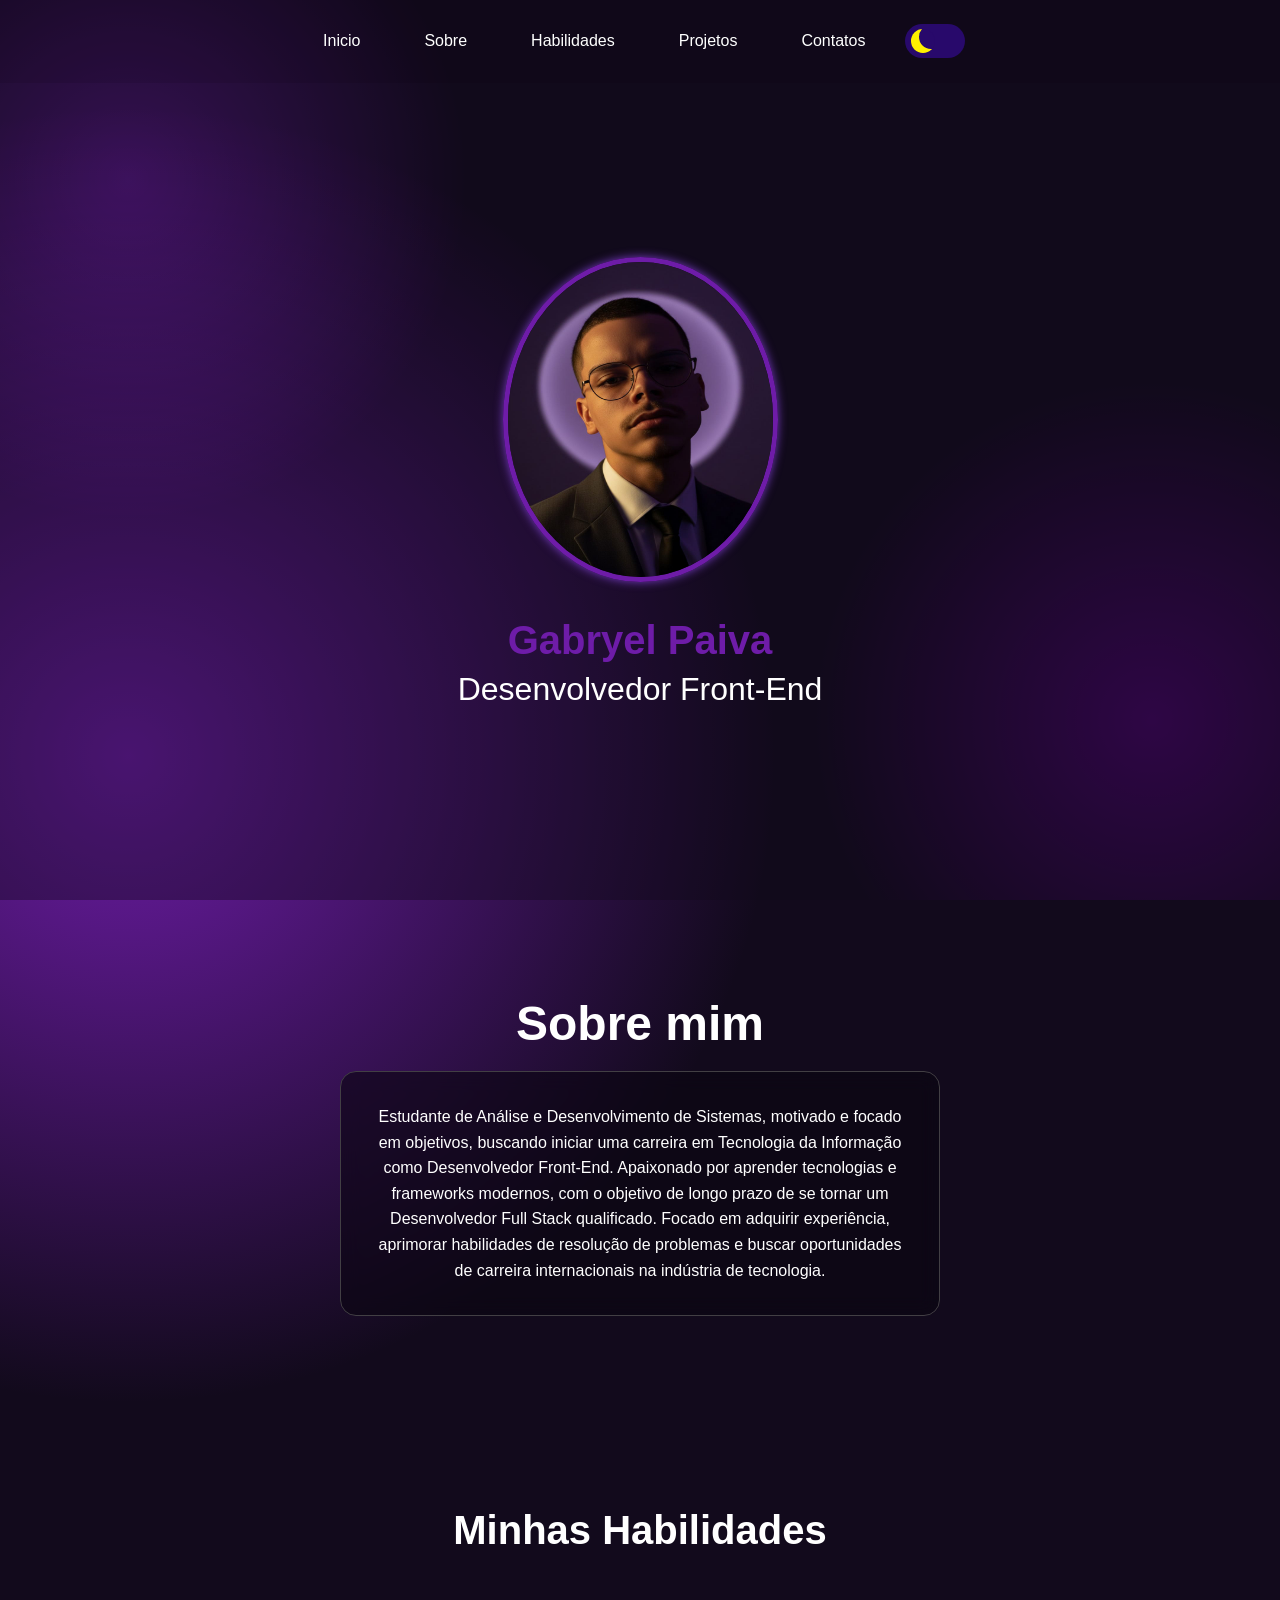
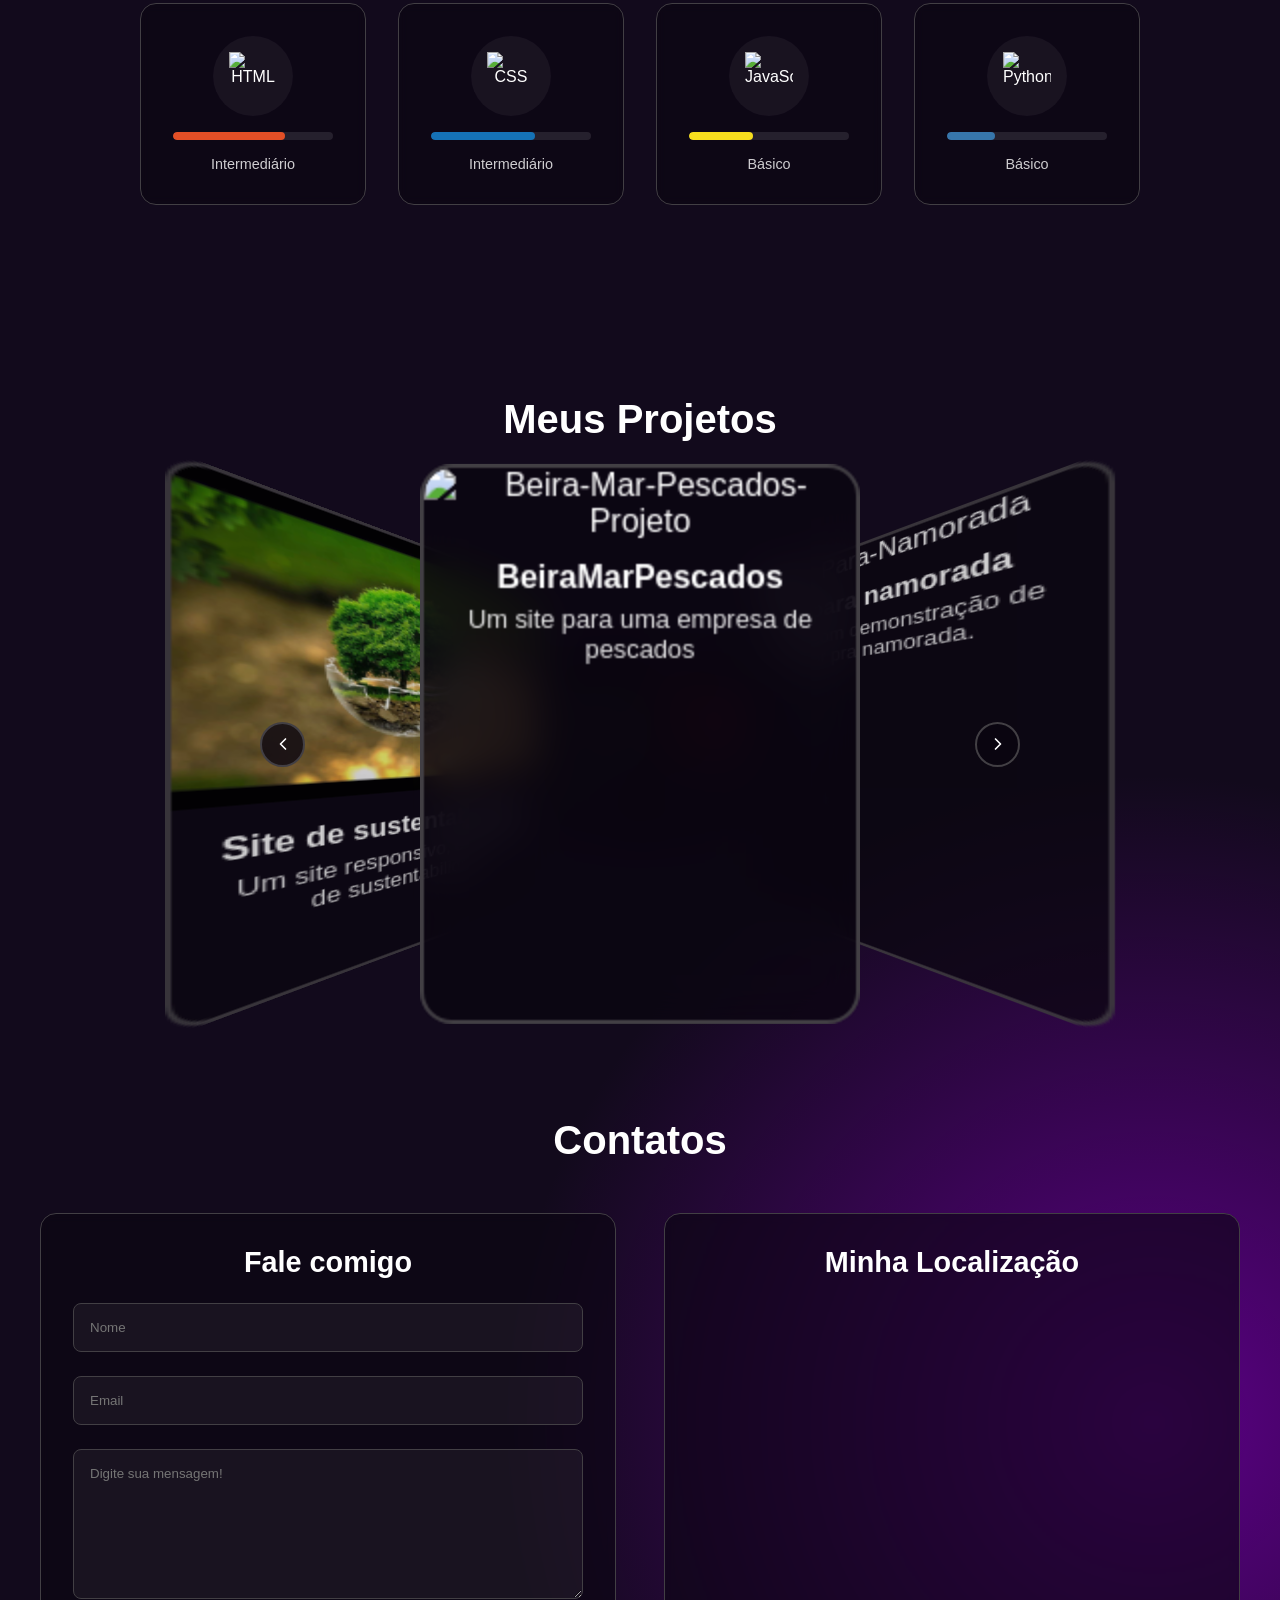
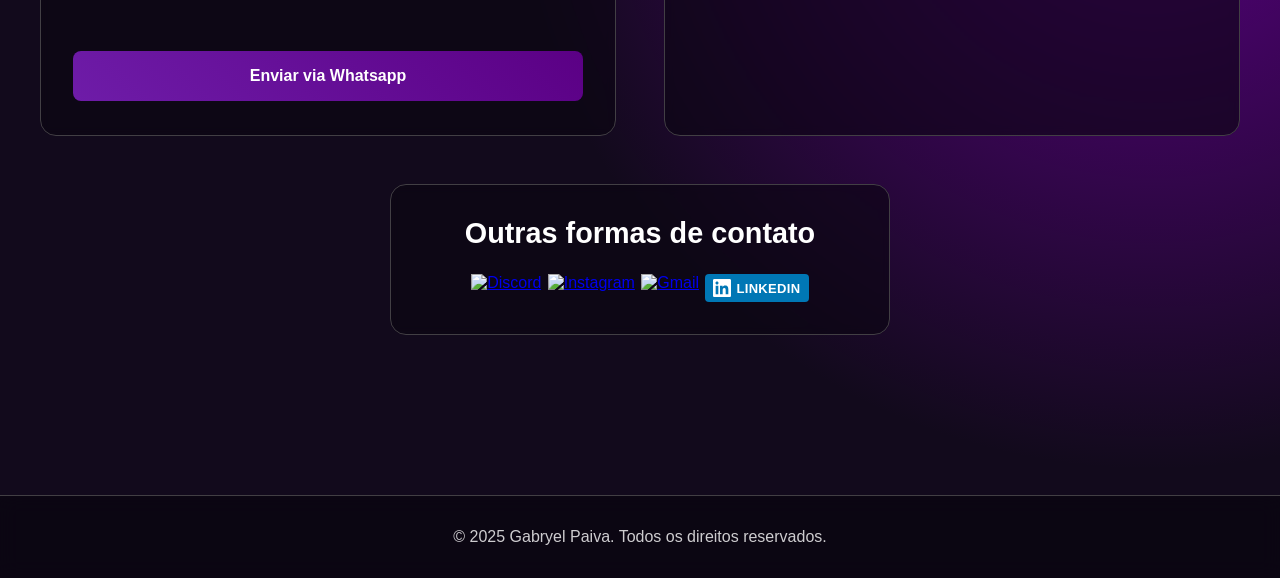
==== commit 8a03a49e: "Adicionando projetos internos como pastas normais" ====
--- a/index.html
+++ b/index.html
@@ -102,6 +102,20 @@
             <div class="carrossel-3d-wrapper">
                 <div class="carrossel-3d" id="carrossel3d">
                     <div class="projeto-3d-item">
+                        <a href="project/BeiraMarPescados/index.html" class="projeto-link">
+                            <img src="project/BeiraMarPescados/Portifólio8.jpg" alt="Beira-Mar-Pescados-Projeto" class="projeto-imagem">
+                        </a>
+                        <h3 class="info-projetos">BeiraMarPescados</h3>
+                        <p class="info-projetos">Um site para uma empresa de pescados</p>
+                    </div>
+                    <div class="projeto-3d-item">
+                        <a href="project/Namorada/index.html" class="projeto-link">
+                            <img src="project/Namorada/Portifólio7.jpg" alt="Site-Para-Namorada" class="projeto-imagem">
+                        </a>
+                        <h3 class="info-projetos">Site para namorada</h3>
+                        <p class="info-projetos">Um site com demonstração de amor pra namorada.</p>
+                    </div>
+                    <div class="projeto-3d-item">
                         <a href="project/Auto-master-links/index.html" class="projeto-link">
                             <img src="project/Auto-master-links/Portfólio1.png" alt="Projeto-1-AutoMasterLinks" class="projeto-imagem">
                         </a>
@@ -162,7 +176,7 @@
                         <textarea placeholder="Digite sua mensagem!" id="mensagem" rows="6" class="text-form" required></textarea>
                     </div>
                     <div class="grupo-form">
-                        <div class="g-recaptcha" data-sitekey="6LfrcucrAAAAAF4cMop15E1a34SYp1CgYsX4Z-yb"></div>
+                        <div class="g-recaptcha" data-sitekey="6LfrcucrAAAAAF4cMop15E1a34SYp1CgYsX4Z-yb" data-lang="pt-BR"></div>
                     </div>
                     <button type="submit" class="botao-form">Enviar via Whatsapp</button>
                 </form>
@@ -204,7 +218,7 @@
         </div>
     </footer>
 
-    <script src="https://www.google.com/recaptcha/api.js?hl=pt" async defer></script>
+    <script src="https://www.google.com/recaptcha/api.js?hl=pt-BR" async defer></script>
     <script src="script.js"></script>
 </body>
 </html>
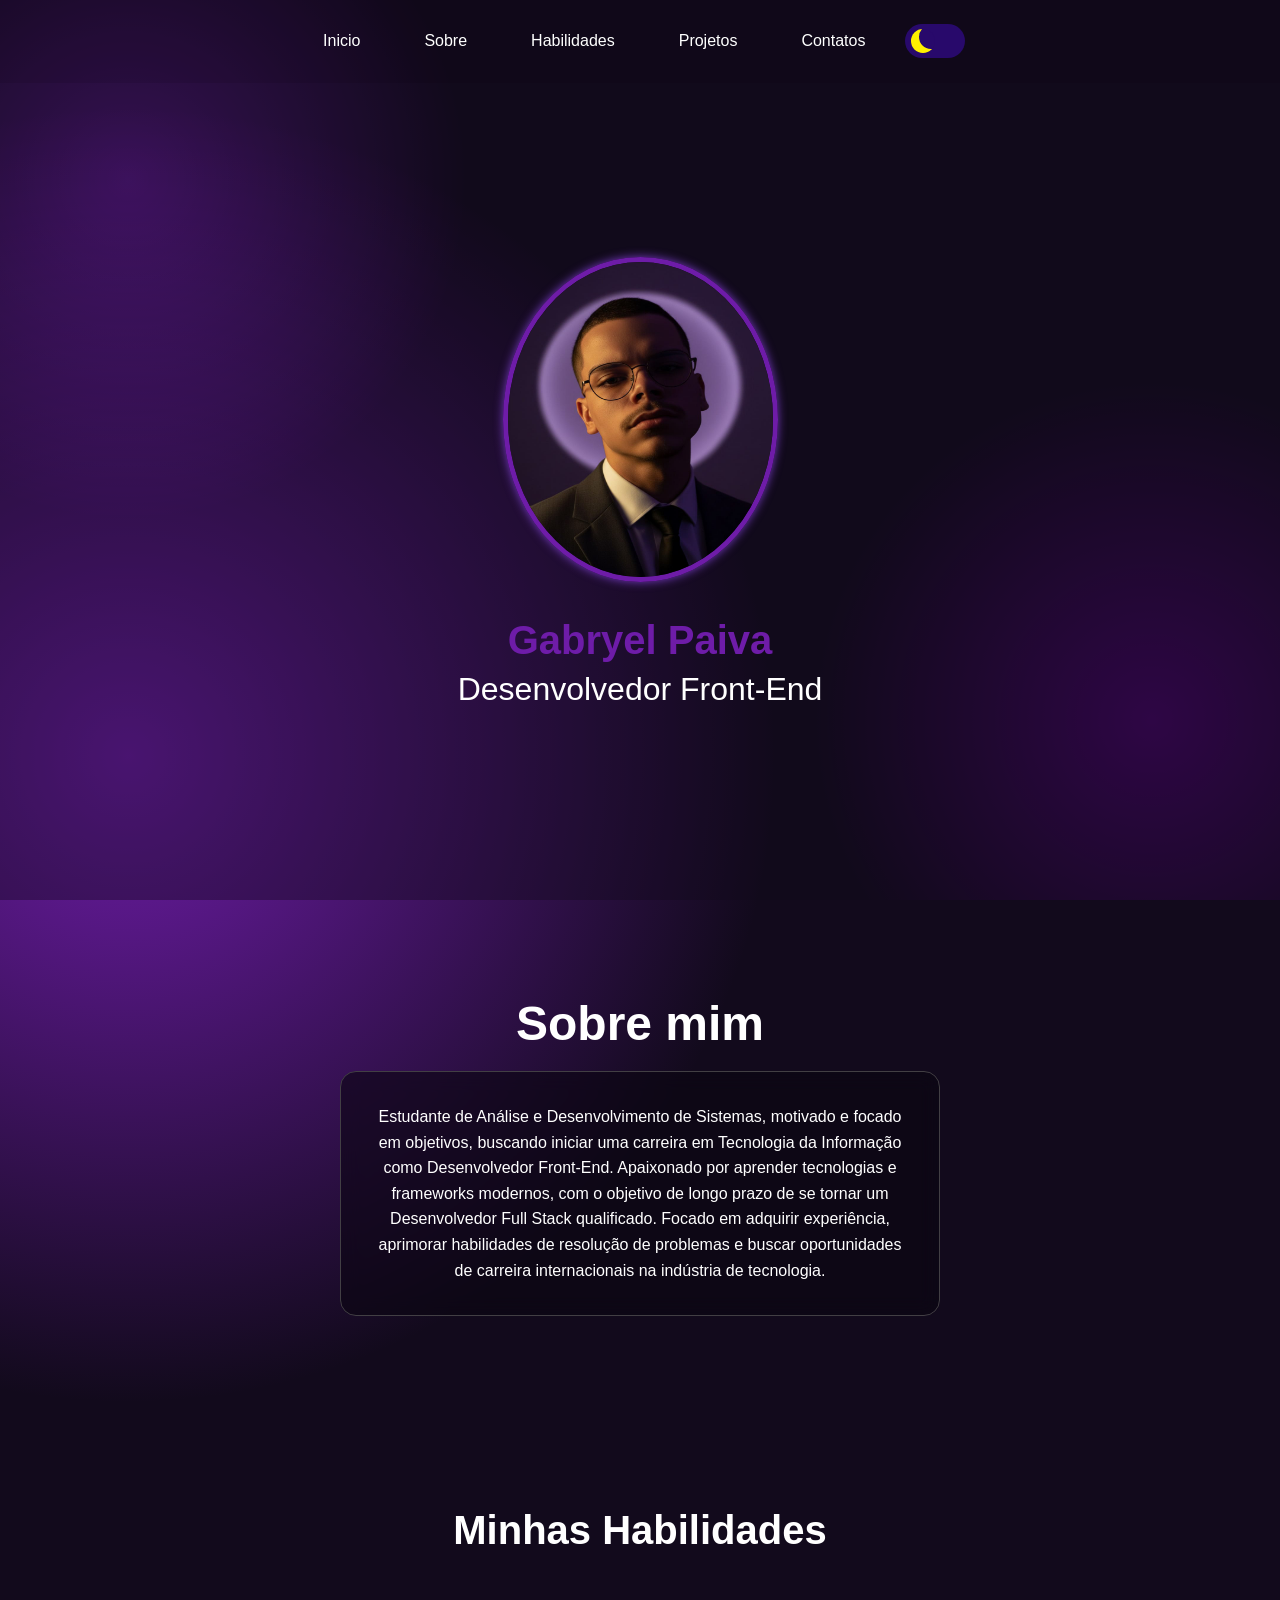
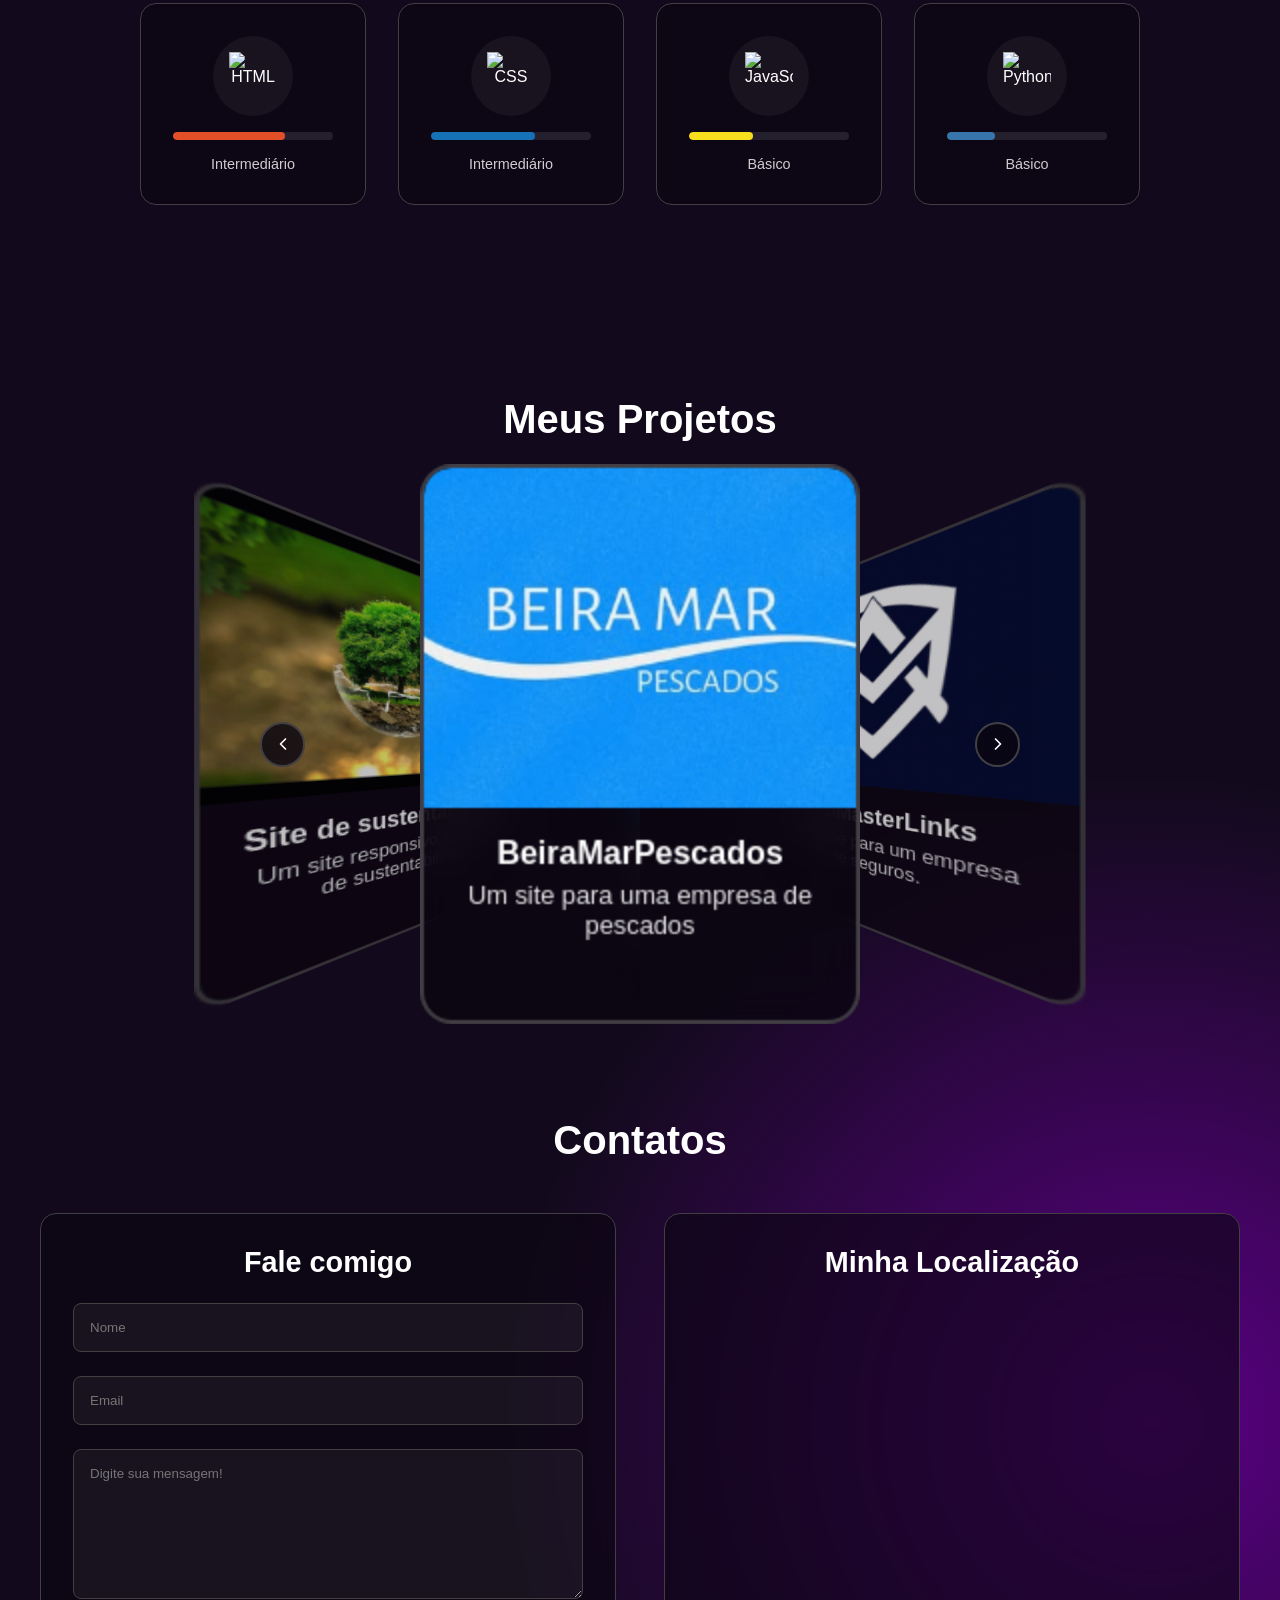
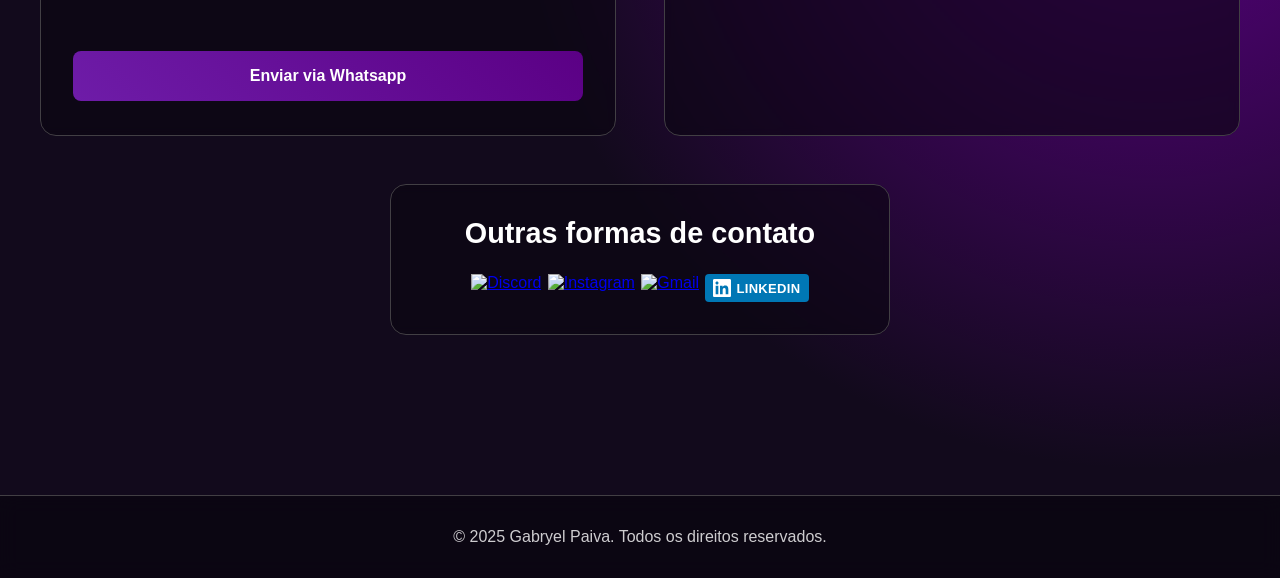
==== commit fbfd180f: "Remove 'Site para namorada' from index.html Removed the section for 'Site para namorada' from the pr" ====
--- a/index.html
+++ b/index.html
@@ -109,13 +109,6 @@
                         <p class="info-projetos">Um site para uma empresa de pescados</p>
                     </div>
                     <div class="projeto-3d-item">
-                        <a href="project/Namorada/index.html" class="projeto-link">
-                            <img src="project/Namorada/Portifólio7.jpg" alt="Site-Para-Namorada" class="projeto-imagem">
-                        </a>
-                        <h3 class="info-projetos">Site para namorada</h3>
-                        <p class="info-projetos">Um site com demonstração de amor pra namorada.</p>
-                    </div>
-                    <div class="projeto-3d-item">
                         <a href="project/Auto-master-links/index.html" class="projeto-link">
                             <img src="project/Auto-master-links/Portfólio1.png" alt="Projeto-1-AutoMasterLinks" class="projeto-imagem">
                         </a>
@@ -221,4 +214,4 @@
     <script src="https://www.google.com/recaptcha/api.js?hl=pt-BR" async defer></script>
     <script src="script.js"></script>
 </body>
-</html>+</html>
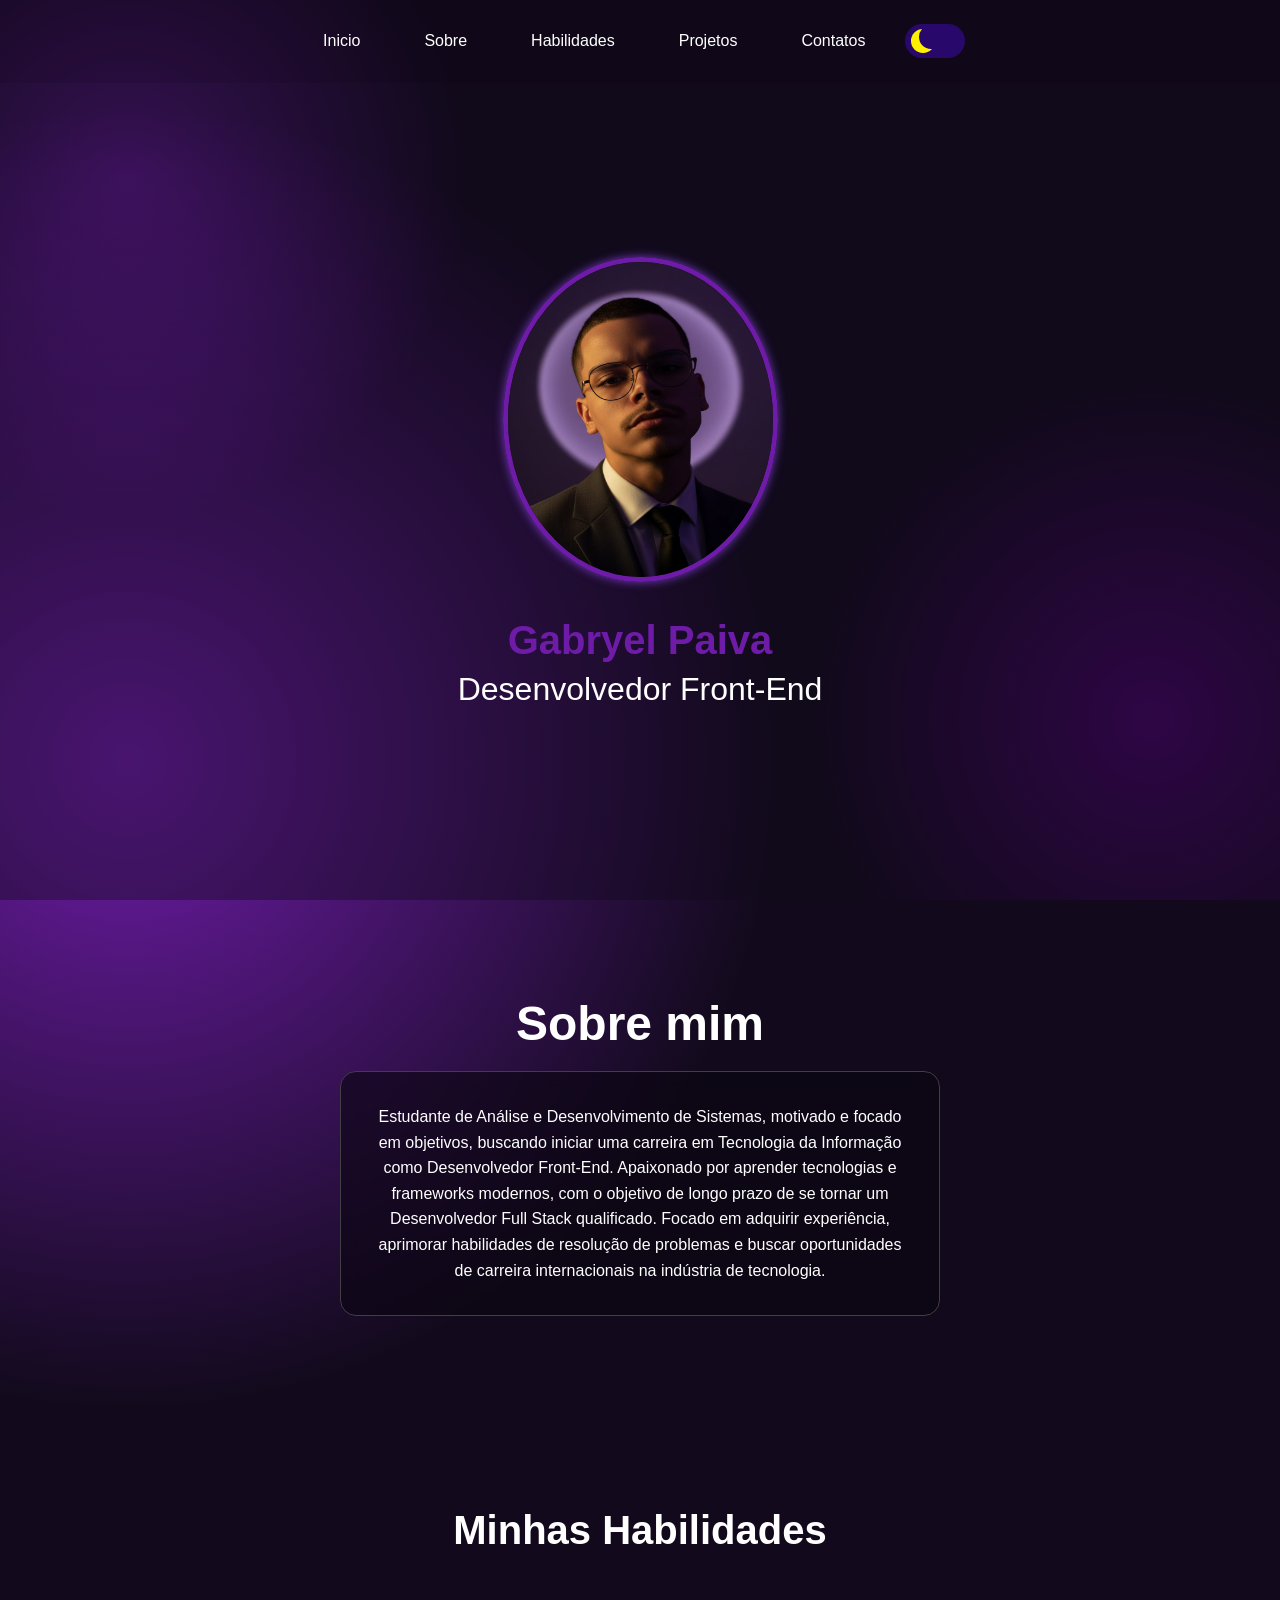
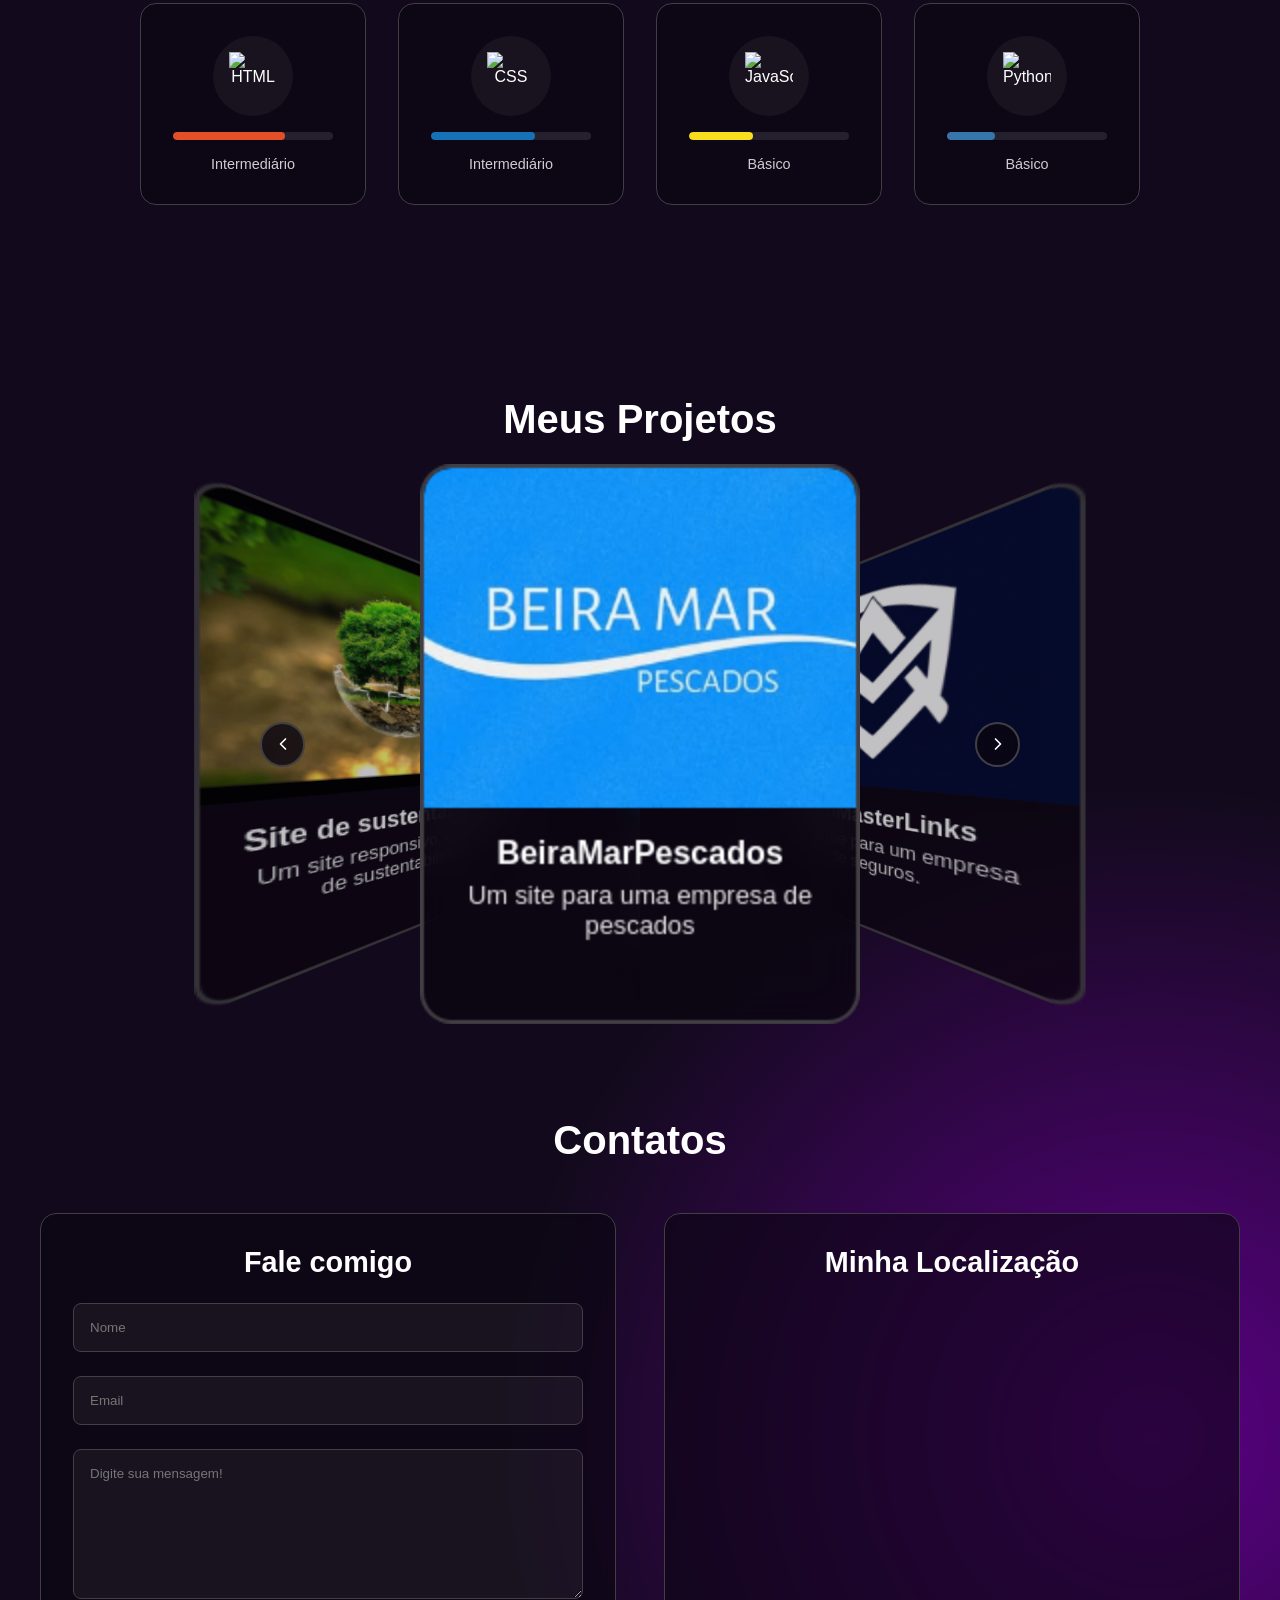
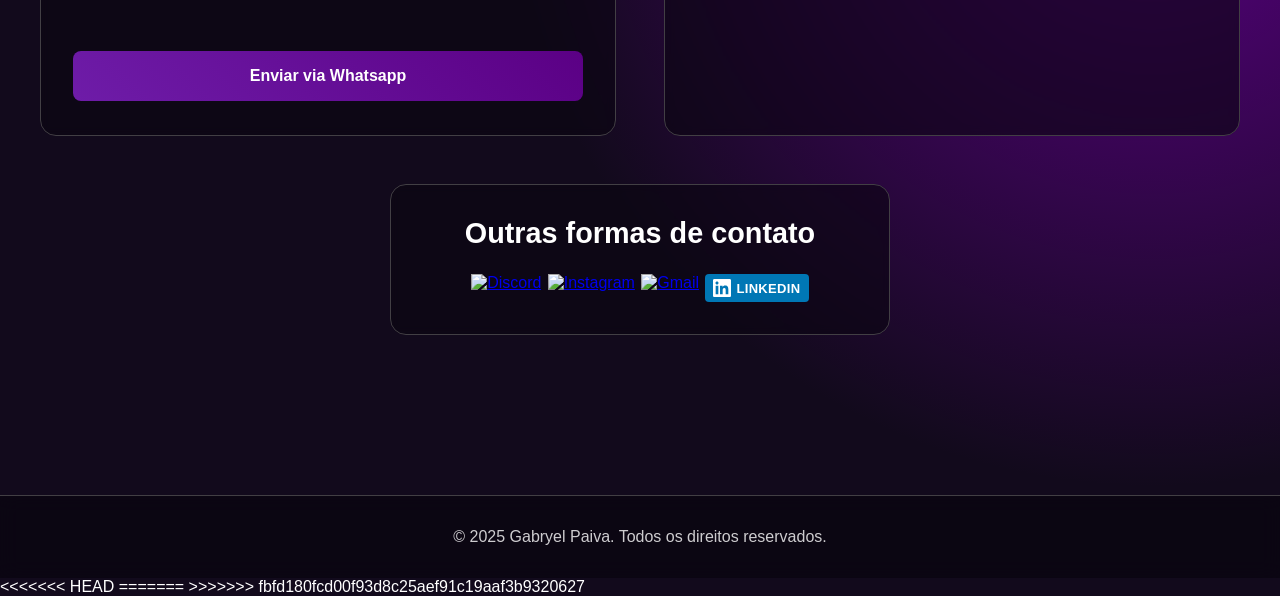
==== commit dee3410d: "Resolve conflito no index.html" ====
--- a/index.html
+++ b/index.html
@@ -214,4 +214,8 @@
     <script src="https://www.google.com/recaptcha/api.js?hl=pt-BR" async defer></script>
     <script src="script.js"></script>
 </body>
+<<<<<<< HEAD
 </html>
+=======
+</html>
+>>>>>>> fbfd180fcd00f93d8c25aef91c19aaf3b9320627
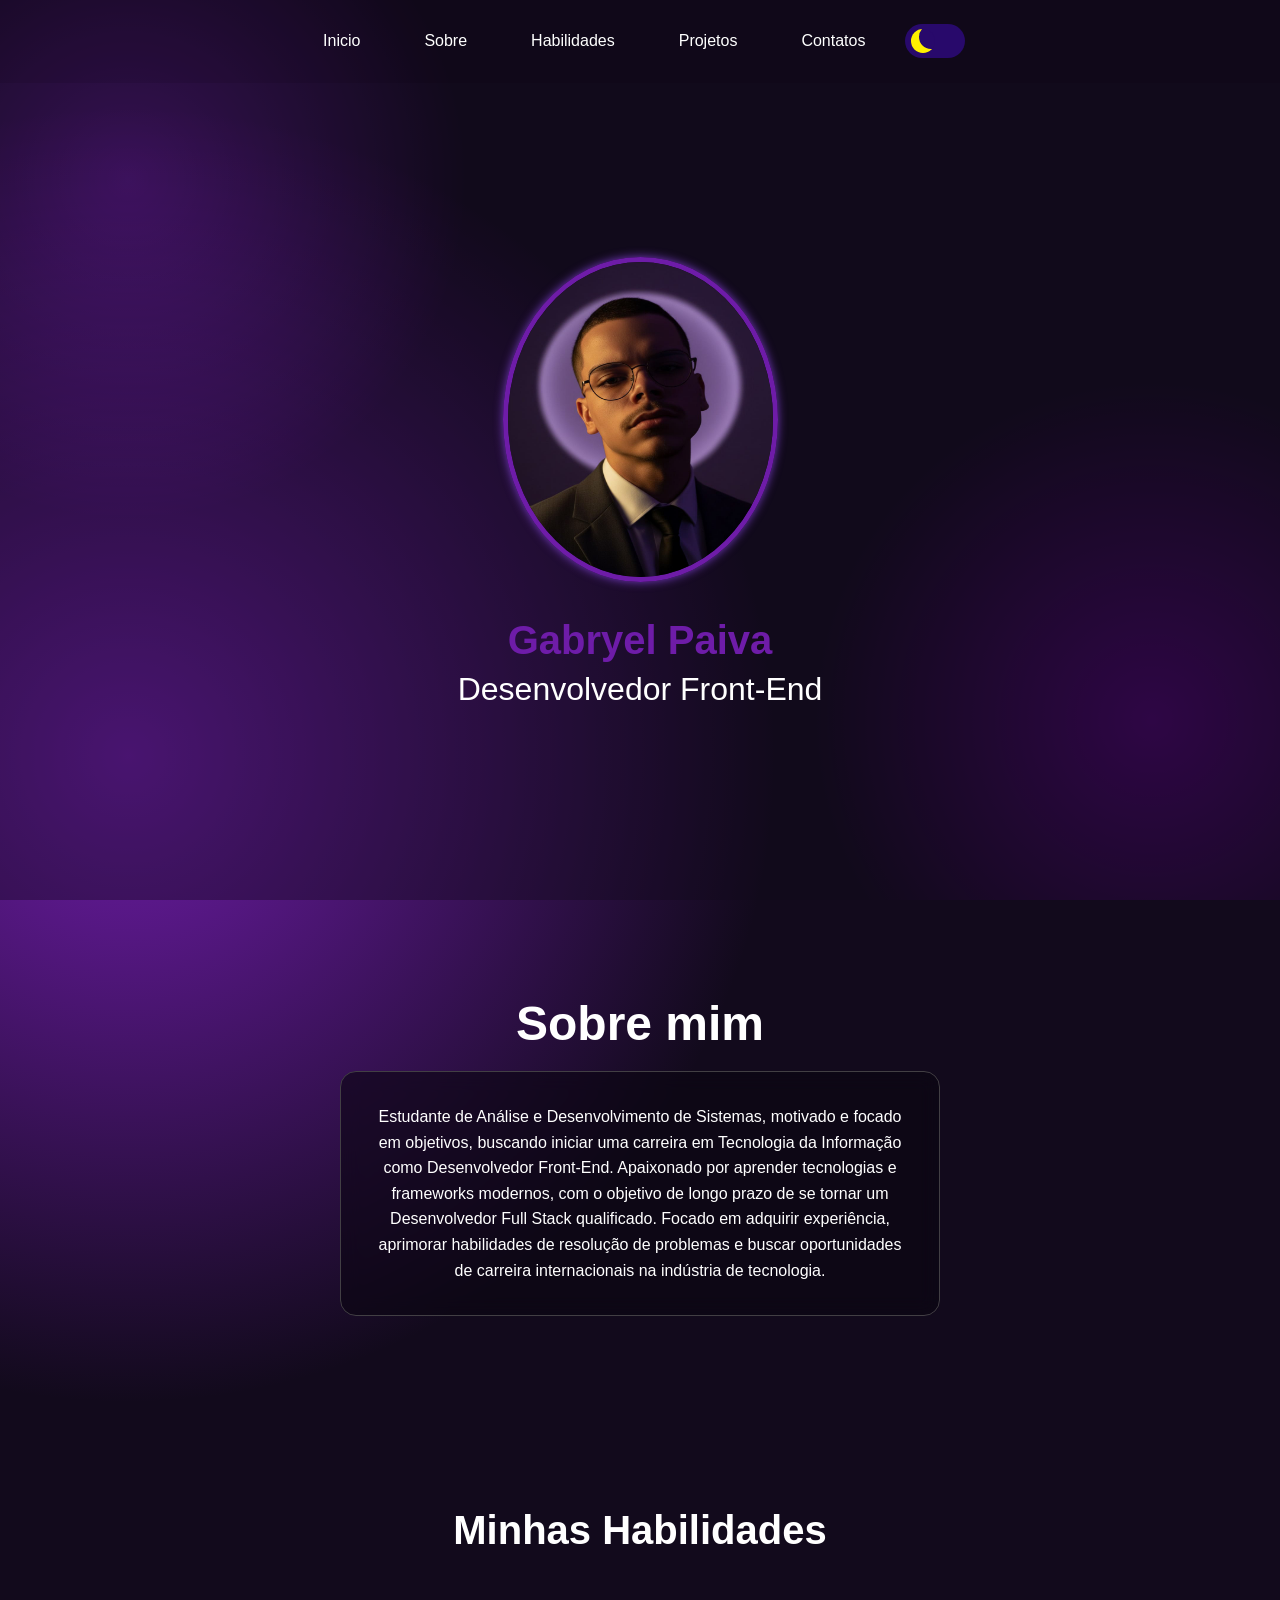
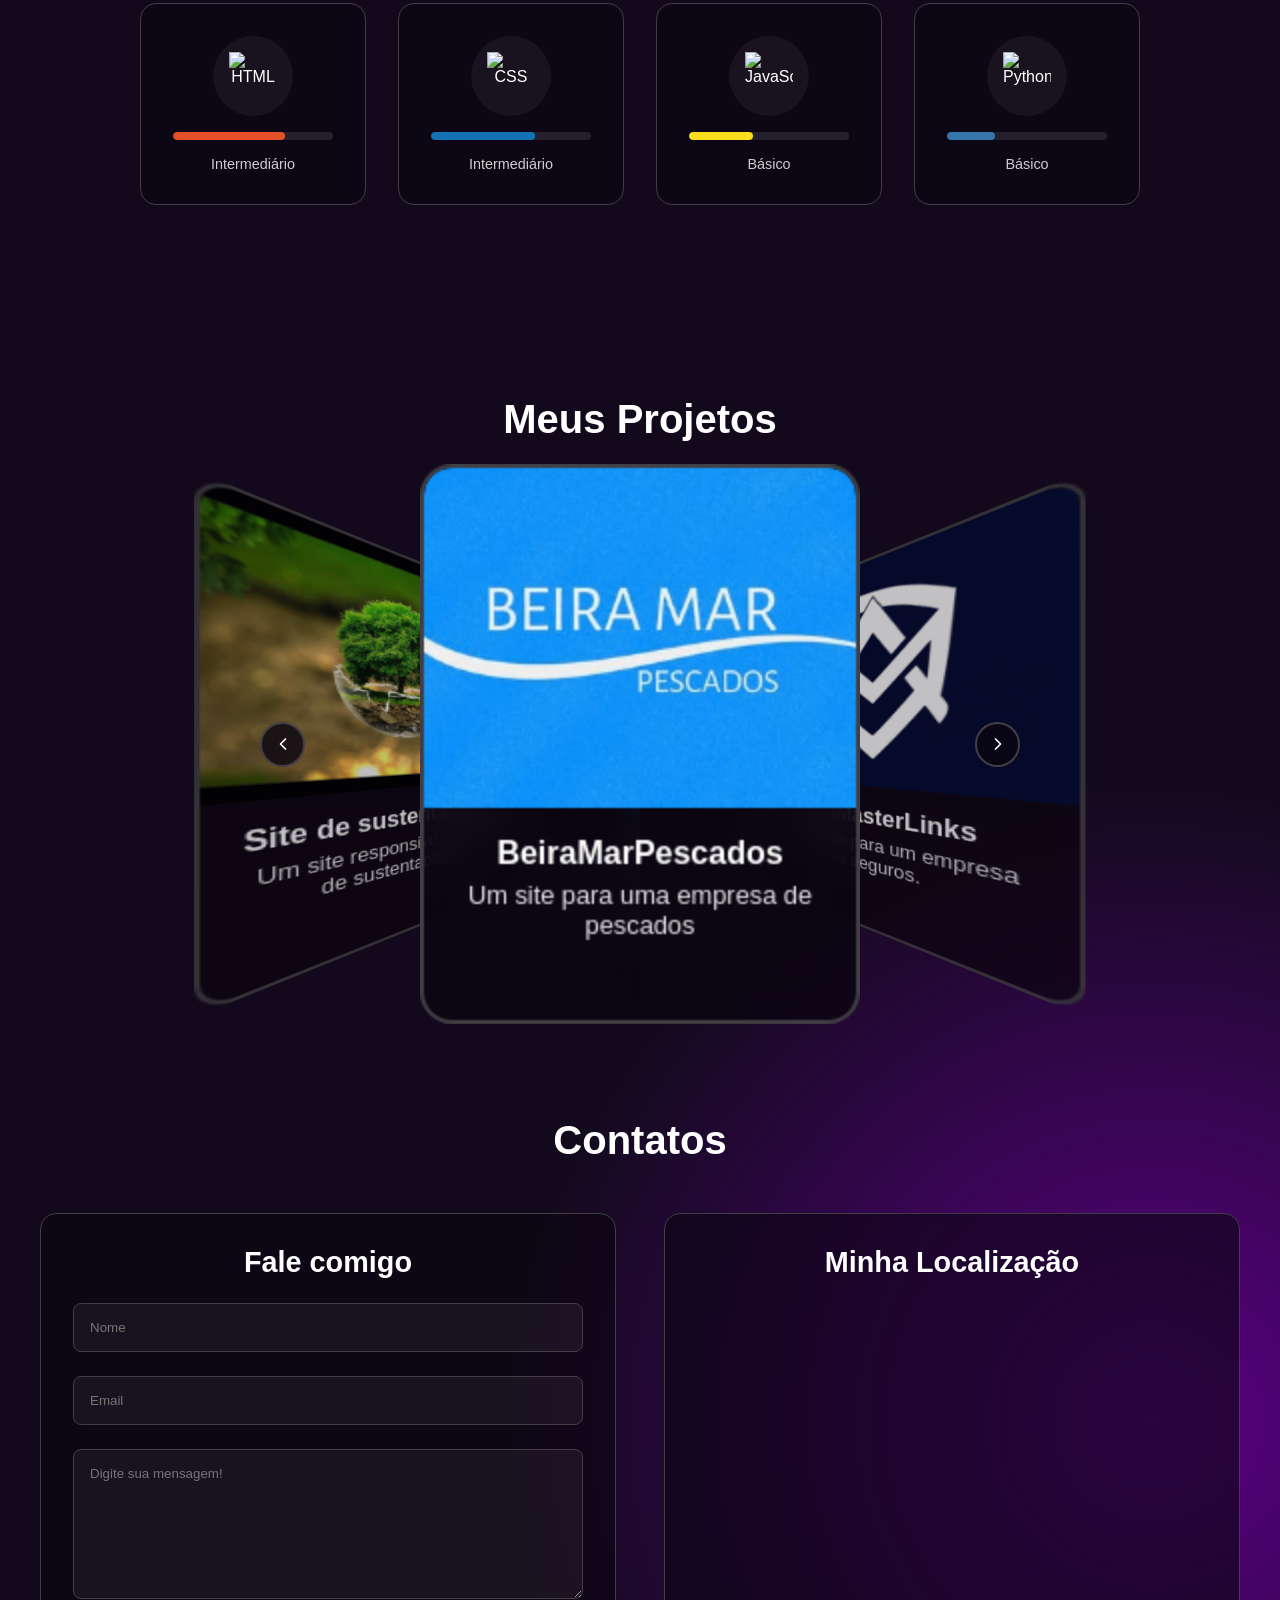
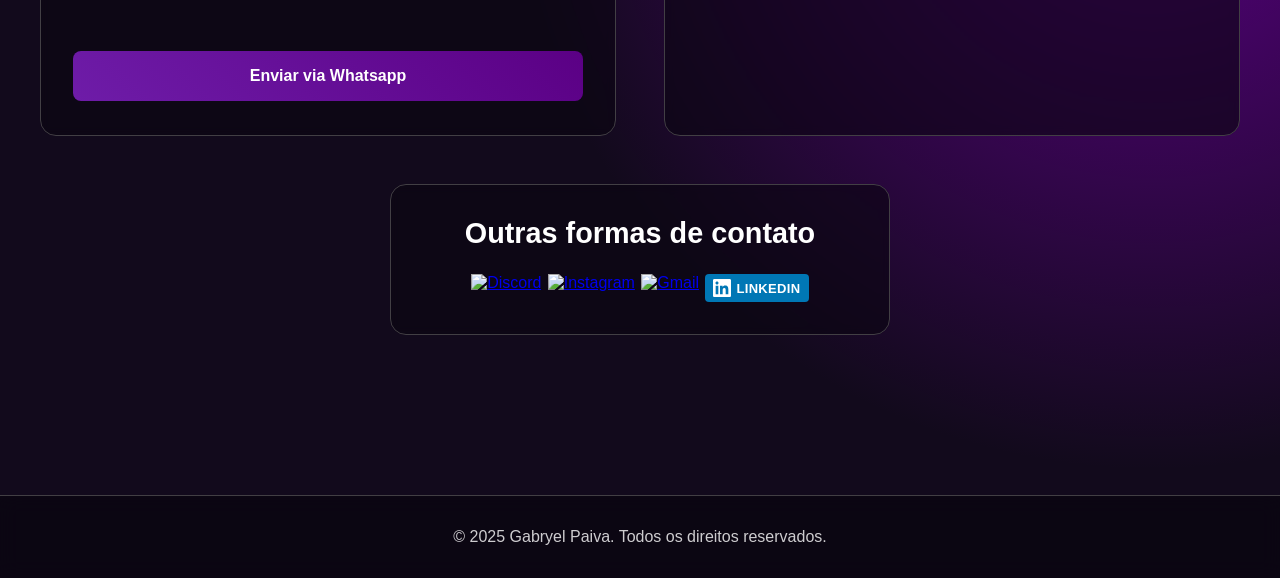
==== commit aa938925: "Remove merge conflict markers from index.html" ====
--- a/index.html
+++ b/index.html
@@ -214,8 +214,5 @@
     <script src="https://www.google.com/recaptcha/api.js?hl=pt-BR" async defer></script>
     <script src="script.js"></script>
 </body>
-<<<<<<< HEAD
 </html>
-=======
-</html>
->>>>>>> fbfd180fcd00f93d8c25aef91c19aaf3b9320627
+
